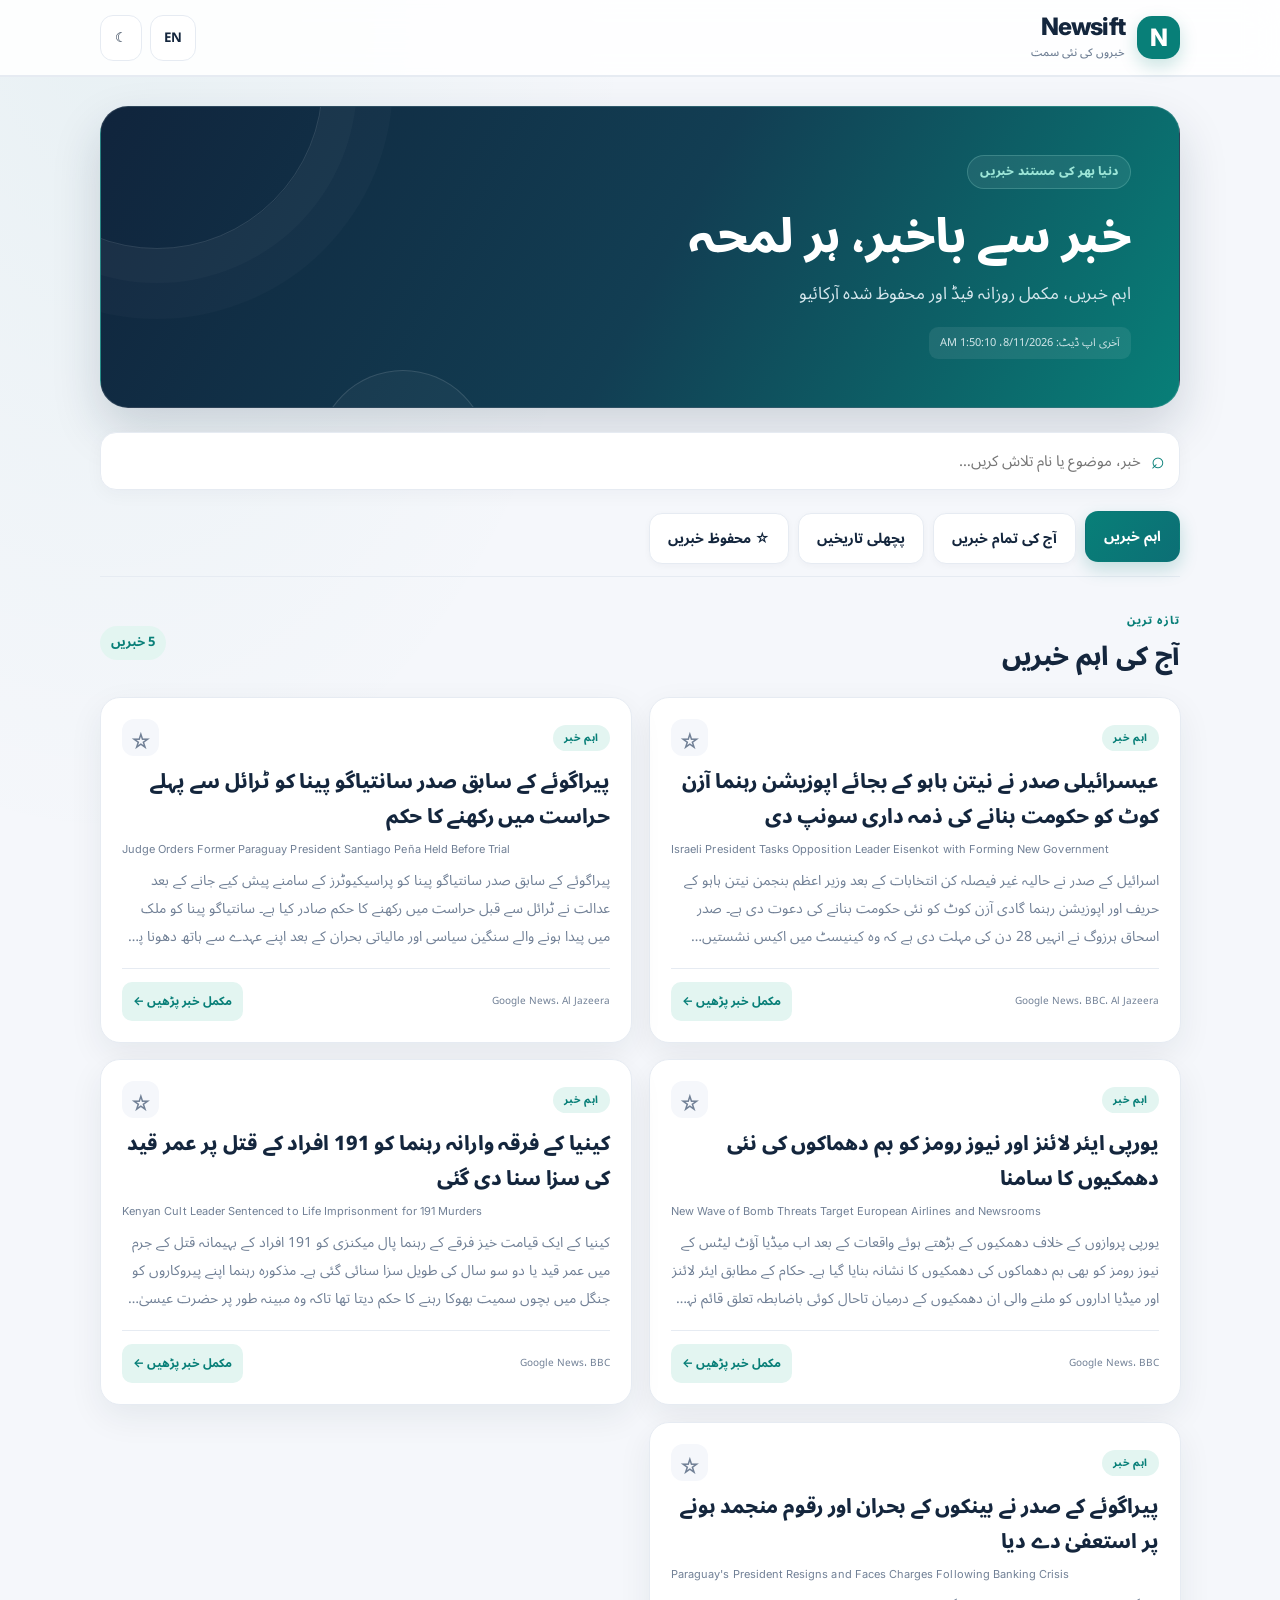
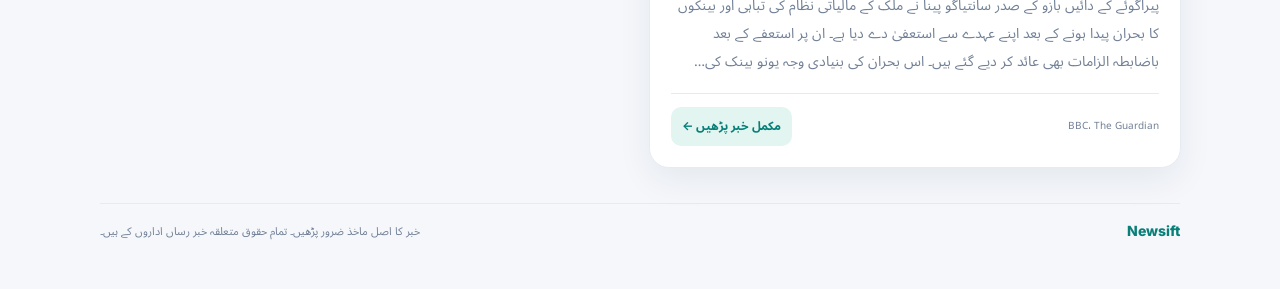
==== docs/index.html @ 5e3b1157 "Bust stylesheet cache for Newsift UI v4" ====
<!doctype html><html lang="ur" dir="rtl"><head><meta charset="utf-8"><meta name="viewport" content="width=device-width,initial-scale=1,viewport-fit=cover"><meta name="theme-color" content="#102a43"><meta name="description" content="Newsift — اردو اور انگریزی میں تازہ خبریں"><title>Newsift — تازہ خبریں</title><link rel="manifest" href="./manifest.json"><link rel="icon" href="./icon.svg" type="image/svg+xml"><link rel="preconnect" href="https://fonts.googleapis.com"><link href="https://fonts.googleapis.com/css2?family=Noto+Sans+Arabic:wght@400;500;600;700;800&family=Inter:wght@400;500;600;700;800&display=swap" rel="stylesheet"><link rel="stylesheet" href="./styles.css?v=4"></head><body><header class="topbar"><a class="brand" href="./"><span class="brand-mark">N</span><span>Newsift<small>خبروں کی نئی سمت</small></span></a><div class="top-actions"><button id="langBtn" class="icon-btn">EN</button><button id="themeBtn" class="icon-btn">☾</button></div></header><main class="wrap"><section class="hero"><div class="eyebrow" id="eyebrow">دنیا بھر کی مستند خبریں</div><h1 id="headline">خبر سے باخبر، ہر لمحہ</h1><p id="subhead">اہم خبریں، مکمل روزانہ فیڈ اور محفوظ شدہ آرکائیو</p><div class="meta" id="updated">خبریں لوڈ ہو رہی ہیں…</div></section><section class="toolbar"><label class="search"><span>⌕</span><input id="search" type="search" placeholder="خبر، موضوع یا نام تلاش کریں…" autocomplete="off"></label></section><nav class="news-tabs" aria-label="News sections"><button data-tab="important" class="tab-btn active">اہم خبریں</button><button data-tab="all" class="tab-btn">آج کی تمام خبریں</button><button data-tab="archive" class="tab-btn">پچھلی تاریخیں</button><button data-tab="saved" class="tab-btn">☆ محفوظ خبریں</button></nav><div id="archiveBar" class="archive-bar" hidden><label for="archiveDate">تاریخ منتخب کریں</label><input id="archiveDate" type="date"></div><section class="section-head"><div><span class="eyebrow" id="sectionEyebrow">تازہ ترین</span><h2 id="sectionTitle">آج کی اہم خبریں</h2></div><span id="count" class="count"></span></section><div id="status" class="status" role="status">خبریں لوڈ ہو رہی ہیں…</div><section id="news" class="news-grid" aria-live="polite"></section><footer><strong>Newsift</strong><span id="footerText">خبر کا اصل ماخذ ضرور پڑھیں۔ تمام حقوق متعلقہ خبر رساں اداروں کے ہیں۔</span></footer></main><dialog id="detail" class="detail-dialog"><div class="dialog-top"><button id="closeDetail" class="icon-btn">✕</button><span>Newsift</span></div><article id="detailBody"></article></dialog><script src="./app.js" defer></script></body></html>
---- docs/styles.css ----
:root{--bg:#f3f6fa;--surface:#fff;--ink:#142536;--muted:#637486;--line:#e2e9f0;--brand:#087e72;--brand2:#dff5ef}*{box-sizing:border-box}body{margin:0;background:var(--bg);color:var(--ink);font-family:"Noto Naskh Arabic",system-ui,sans-serif;line-height:1.85}body.dark{--bg:#0c1722;--surface:#142333;--ink:#edf4fa;--muted:#a5b6c6;--line:#2b3d4e;--brand:#65d6bd;--brand2:#173b39}.topbar{height:70px;padding:0 max(16px,calc((100% - 1080px)/2));display:flex;align-items:center;justify-content:space-between;background:var(--surface);border-bottom:1px solid var(--line)}.brand{display:flex;gap:10px;align-items:center;text-decoration:none;color:var(--ink);font:800 23px Inter}.brand small{display:block;font:500 11px "Noto Naskh Arabic";color:var(--muted)}.brand-mark{display:grid;place-items:center;width:40px;height:40px;border-radius:13px;background:var(--brand);color:white}.top-actions{display:flex;gap:8px}.icon-btn,.filter-btn{border:1px solid var(--line);background:var(--surface);color:var(--ink);border-radius:11px;padding:8px 13px;cursor:pointer}.wrap{max-width:1080px;margin:auto;padding:24px 18px}.hero{padding:32px;border-radius:22px;background:linear-gradient(120deg,#102a43,#0b756e);color:white}.eyebrow{color:var(--brand);font-size:13px;font-weight:800}.hero .eyebrow{color:#9ce5d7}.hero h1{font-size:clamp(27px,5vw,42px);line-height:1.4;margin:8px 0}.hero p{margin:0;color:#d4e5eb}.meta{font-size:12px;color:#b8d0d9;margin-top:12px}.toolbar{display:flex;gap:10px;margin:22px 0}.search{display:flex;align-items:center;gap:10px;flex:1;background:var(--surface);border:1px solid var(--line);border-radius:13px;padding:0 14px}.search input{width:100%;border:0;outline:0;background:transparent;color:var(--ink);padding:12px 0;font:15px "Noto Naskh Arabic"}.filter-btn.active{background:var(--brand2);color:var(--brand)}.section-head{display:flex;justify-content:space-between;align-items:end;margin-bottom:12px}.section-head h2{font-size:23px;margin:0}.count,.status{color:var(--muted);font-size:13px}.news-grid{display:grid;grid-template-columns:repeat(2,minmax(0,1fr));gap:14px}.news-card{background:var(--surface);border:1px solid var(--line);border-radius:17px;padding:18px;animation:rise .3s both}@keyframes rise{from{opacity:0;transform:translateY(7px)}to{opacity:1;transform:none}}.card-top,.card-bottom{display:flex;justify-content:space-between;align-items:center;gap:10px}.tag{font-size:11px;color:var(--brand);background:var(--brand2);border-radius:20px;padding:2px 10px}.save{border:0;background:none;color:var(--muted);font-size:21px;cursor:pointer}.save.on{color:#d99b26}.news-card h3{font-size:19px;line-height:1.6;margin:6px 0}.english{direction:ltr;text-align:left;font:12px/1.6 Inter;color:var(--muted);margin-bottom:8px}.excerpt{font-size:14px;color:var(--muted);margin:0;display:-webkit-box;-webkit-line-clamp:3;-webkit-box-orient:vertical;overflow:hidden}.card-bottom{border-top:1px solid var(--line);margin-top:13px;padding-top:10px}.sources{font-size:11px;color:var(--muted)}.read{border:0;background:none;color:var(--brand);font-weight:700;cursor:pointer;font-family:inherit}.status{text-align:center;padding:25px}.status.error{color:#d36b5d}footer{display:flex;justify-content:space-between;gap:12px;border-top:1px solid var(--line);margin-top:35px;padding:18px 0;color:var(--muted);font-size:12px}footer strong{font:800 14px Inter;color:var(--brand)}.detail-dialog{width:min(740px,calc(100% - 22px));max-height:88vh;border:1px solid var(--line);border-radius:20px;background:var(--surface);color:var(--ink);padding:20px}.detail-dialog::backdrop{background:#071522aa}.dialog-top{display:flex;justify-content:space-between;color:var(--brand)}.detail-dialog h2{font-size:24px;line-height:1.6}.detail-dialog p{font-size:16px;white-space:pre-line}.detail-sources{display:flex;gap:12px;flex-wrap:wrap}.detail-sources a{color:var(--brand)}@media(max-width:650px){.wrap{padding:14px}.hero{padding:23px 19px}.toolbar{flex-wrap:wrap}.search,.filter-btn{flex-basis:100%}.news-grid{grid-template-columns:1fr}.news-card{padding:15px}footer{flex-direction:column}}
.news-tabs{display:flex;gap:8px;flex-wrap:wrap;margin:0 0 22px}.tab-btn{border:1px solid var(--line);background:var(--surface);color:var(--ink);border-radius:12px;padding:10px 16px;font:600 14px "Noto Naskh Arabic";cursor:pointer}.tab-btn.active{background:var(--brand);border-color:var(--brand);color:white}.archive-bar{display:flex;align-items:center;gap:12px;margin:-8px 0 20px;padding:13px 16px;border:1px solid var(--line);background:var(--surface);border-radius:13px}.archive-bar[hidden]{display:none}.archive-bar input{padding:8px 10px;border:1px solid var(--line);border-radius:9px;background:var(--bg);color:var(--ink);font:14px Inter} @media(max-width:650px){.news-tabs{display:grid;grid-template-columns:1fr 1fr}.tab-btn{padding:9px 6px;font-size:13px}.archive-bar{justify-content:space-between;flex-wrap:wrap}}
/* Newsift visual refresh — refined editorial design and gentle motion */
:root{--bg:#f5f7fb;--surface:#fff;--ink:#14263d;--muted:#718096;--line:#e6ebf2;--brand:#087f78;--brand2:#e3f5f1;--shadow:0 12px 34px rgba(20,38,61,.07);--shadow-hover:0 18px 42px rgba(20,38,61,.13)}
body{font-family:"Noto Sans Arabic","Inter",sans-serif;line-height:1.8;letter-spacing:0;scroll-behavior:smooth;background:radial-gradient(ellipse at 8% 0%,rgba(8,127,120,.055),transparent 32%),var(--bg);transition:background .35s ease,color .35s ease}
body.dark{--bg:#0b1420;--surface:#121f2e;--ink:#eef4fb;--muted:#a1b1c3;--line:#26384a;--brand:#65d6bd;--brand2:#173b39;--shadow:0 12px 34px rgba(0,0,0,.18);--shadow-hover:0 18px 42px rgba(0,0,0,.3)}
.topbar{height:76px;position:sticky;top:0;z-index:20;background:color-mix(in srgb,var(--surface) 88%,transparent);backdrop-filter:blur(16px);-webkit-backdrop-filter:blur(16px);box-shadow:0 1px 0 var(--line);transition:background .3s ease}
.brand{gap:12px;font-size:24px;letter-spacing:-.8px}.brand-mark{width:43px;height:43px;border-radius:15px;box-shadow:0 7px 18px rgba(8,127,120,.22);transition:transform .35s cubic-bezier(.2,.8,.2,1)}.brand:hover .brand-mark{transform:rotate(-8deg) scale(1.06)}
.brand small{font-size:11px;letter-spacing:0}
.icon-btn,.filter-btn,.tab-btn{font-family:inherit;font-weight:700;transition:transform .24s cubic-bezier(.2,.8,.2,1),background .24s ease,border-color .24s ease,color .24s ease,box-shadow .24s ease}
.icon-btn{min-width:42px;border-radius:13px}.icon-btn:hover,.filter-btn:hover,.tab-btn:hover{transform:translateY(-3px);box-shadow:0 8px 18px rgba(20,38,61,.10);border-color:var(--brand)}
.icon-btn:active,.filter-btn:active,.tab-btn:active,.read:active,.save:active{transform:translateY(1px) scale(.97)}
.wrap{max-width:1120px;padding:30px 20px}
.hero{position:relative;isolation:isolate;overflow:hidden;padding:clamp(26px,5vw,48px);border:1px solid rgba(255,255,255,.12);border-radius:28px;background:linear-gradient(118deg,#10243c 0%,#123e53 52%,#087f78 100%);box-shadow:0 22px 48px rgba(16,42,67,.17);animation:heroEnter .75s cubic-bezier(.2,.8,.2,1) both}
.hero:before,.hero:after{content:"";position:absolute;z-index:-1;border:1px solid rgba(255,255,255,.12);border-radius:50%;pointer-events:none}
.hero:before{width:330px;height:330px;inset-inline-end:-110px;top:-190px;box-shadow:0 0 0 34px rgba(255,255,255,.025),0 0 0 70px rgba(255,255,255,.018)}
.hero:after{width:170px;height:170px;inset-inline-end:20%;bottom:-135px;background:rgba(255,255,255,.035)}
.hero .eyebrow{display:inline-flex;align-items:center;gap:8px;padding:5px 12px;border:1px solid rgba(156,229,215,.23);border-radius:30px;background:rgba(255,255,255,.07);font-size:12px;letter-spacing:.2px}
.hero h1{max-width:760px;font-size:clamp(29px,5vw,47px);font-weight:800;line-height:1.45;letter-spacing:-.6px;margin:14px 0 8px;text-wrap:balance}
.hero p{font-size:clamp(14px,2vw,17px);color:#d6e7ed;max-width:620px}
.meta{display:inline-flex;margin-top:18px;padding:6px 11px;border-radius:9px;background:rgba(255,255,255,.08);color:#d3e6e9;font-size:11px}
.toolbar{margin:24px 0 18px}.search{min-height:54px;border-radius:16px;box-shadow:0 5px 18px rgba(20,38,61,.035);transition:border-color .25s ease,box-shadow .25s ease,transform .25s ease}.search:focus-within{border-color:var(--brand);box-shadow:0 0 0 4px color-mix(in srgb,var(--brand) 13%,transparent);transform:translateY(-1px)}.search>span{font-size:23px;color:var(--brand)}.search input{font-size:15px}
.news-tabs{position:relative;display:flex;gap:9px;flex-wrap:wrap;margin:0 0 28px;padding:5px 0 12px;border-bottom:1px solid var(--line)}
.tab-btn{position:relative;overflow:hidden;border-radius:13px;padding:10px 18px;font-size:14px;font-weight:700;background:var(--surface);box-shadow:0 2px 7px rgba(20,38,61,.035)}
.tab-btn:before{content:"";position:absolute;inset:0;background:linear-gradient(110deg,transparent,rgba(255,255,255,.22),transparent);transform:translateX(-120%);transition:transform .55s ease}.tab-btn:hover:before{transform:translateX(120%)}
.tab-btn.active{background:linear-gradient(125deg,#087f78,#0c6f75);border-color:transparent;color:white;box-shadow:0 7px 18px rgba(8,127,120,.22);transform:translateY(-2px)}
.archive-bar{border-radius:15px;box-shadow:var(--shadow);animation:dropIn .35s ease both}.archive-bar input{font-family:Inter,sans-serif}
.section-head{align-items:center;margin:8px 0 16px}.section-head .eyebrow{font-size:11px;letter-spacing:1px;text-transform:uppercase}.section-head h2{font-size:clamp(21px,3vw,26px);font-weight:800;letter-spacing:-.3px}.count{padding:5px 11px;border-radius:30px;background:var(--brand2);color:var(--brand);font-weight:700}
.news-grid{gap:17px}.news-card{position:relative;overflow:hidden;border-radius:20px;padding:21px;border:1px solid var(--line);box-shadow:var(--shadow);transition:transform .32s cubic-bezier(.2,.8,.2,1),box-shadow .32s ease,border-color .32s ease;animation:cardEnter .48s cubic-bezier(.2,.8,.2,1) both}
.news-card:before{content:"";position:absolute;inset-block:0;inset-inline-start:0;width:3px;background:linear-gradient(180deg,var(--brand),transparent);opacity:0;transition:opacity .25s ease}
.news-card:hover{transform:translateY(-6px);box-shadow:var(--shadow-hover);border-color:color-mix(in srgb,var(--brand) 35%,var(--line))}
.news-card:hover:before{opacity:1}
.news-card:nth-child(2){animation-delay:.045s}.news-card:nth-child(3){animation-delay:.09s}.news-card:nth-child(4){animation-delay:.135s}.news-card:nth-child(5){animation-delay:.18s}.news-card:nth-child(6){animation-delay:.225s}
.tag{font-size:10px;font-weight:800;letter-spacing:.35px;padding:4px 11px}
.save{width:37px;height:37px;border-radius:12px;background:var(--bg);transition:transform .25s ease,background .25s ease,color .25s ease}.save:hover{transform:translateY(-3px) scale(1.08);background:var(--brand2);color:var(--brand)}.save.on{background:#fff5df;color:#c58a17}
.news-card h3{font-size:clamp(17px,2vw,20px);font-weight:800;line-height:1.75;letter-spacing:-.2px;margin:9px 0 6px}
.english{font-family:Inter,"Noto Sans Arabic",sans-serif;font-size:11px;letter-spacing:.05px}
.excerpt{font-size:14px;line-height:2;color:var(--muted)}
.card-bottom{margin-top:17px;padding-top:13px}.sources{font-size:10px;line-height:1.6}
.read{padding:7px 11px;border-radius:10px;background:var(--brand2);font-size:12px;transition:transform .22s ease,background .22s ease,color .22s ease}.read:hover{transform:translateX(-3px);background:var(--brand);color:#fff}
.status{padding:38px 18px;border:1px dashed var(--line);border-radius:17px;background:var(--surface)}
.detail-dialog{border-radius:24px;box-shadow:0 28px 80px rgba(0,0,0,.25);animation:dialogIn .3s cubic-bezier(.2,.8,.2,1) both}.detail-dialog[open]{animation:dialogIn .3s cubic-bezier(.2,.8,.2,1) both}.detail-dialog h2{font-weight:800;line-height:1.8}.detail-dialog p{line-height:2.1;color:var(--ink)}.detail-sources a{display:inline-flex;padding:8px 12px;border-radius:10px;background:var(--brand2);text-decoration:none;font-weight:700;font-size:13px;transition:transform .2s ease}.detail-sources a:hover{transform:translateY(-3px)}
footer{font-size:11px;line-height:1.8}
button:focus-visible,a:focus-visible,input:focus-visible{outline:3px solid color-mix(in srgb,var(--brand) 55%,transparent);outline-offset:3px}
@keyframes heroEnter{from{opacity:0;transform:translateY(16px)}to{opacity:1;transform:translateY(0)}}
@keyframes cardEnter{from{opacity:0;transform:translateY(15px) scale(.99)}to{opacity:1;transform:translateY(0) scale(1)}}
@keyframes dropIn{from{opacity:0;transform:translateY(-9px)}to{opacity:1;transform:translateY(0)}}
@keyframes dialogIn{from{opacity:0;transform:translateY(16px) scale(.985)}to{opacity:1;transform:translateY(0) scale(1)}}
@media(max-width:650px){.topbar{height:66px;padding-inline:14px}.wrap{padding:18px 14px}.hero{border-radius:22px;padding:25px 19px}.news-tabs{display:grid;grid-template-columns:1fr 1fr;gap:8px;margin-bottom:22px}.tab-btn{padding:11px 7px;font-size:12px}.news-card{padding:17px;border-radius:17px}.section-head h2{font-size:21px}.card-bottom{align-items:flex-start}.read{white-space:nowrap}.detail-dialog{padding:17px}}
@media(hover:none){.news-card:hover,.tab-btn:hover,.icon-btn:hover,.filter-btn:hover{transform:none;box-shadow:var(--shadow)}}
@media(prefers-reduced-motion:reduce){html:focus-within{scroll-behavior:auto}*,*::before,*::after{animation-duration:.01ms!important;animation-iteration-count:1!important;transition-duration:.01ms!important;scroll-behavior:auto!important}}


/* Newsift UI v4: enforce loaded typefaces and visible, consistent motion */
:root{font-synthesis:none;text-rendering:optimizeLegibility}
html{scroll-behavior:smooth}
body,button,input,select,textarea{font-family:"Noto Sans Arabic","Inter",system-ui,sans-serif}
body{font-weight:400}
.brand small,.tab-btn,.search input,.archive-bar label,.section-head,.tag,.sources,.read,.status,footer{font-family:"Noto Sans Arabic","Inter",system-ui,sans-serif}
button,.tab-btn,.icon-btn,.save,.read,.search,.archive-bar,.news-card,.detail-dialog{will-change:transform}
.topbar{transition:background .3s ease,box-shadow .3s ease}
.toolbar,.news-tabs,.section-head{animation:uiSlideDown .55s cubic-bezier(.2,.8,.2,1) both}
.toolbar{animation-delay:.06s}
.news-tabs{animation-delay:.12s}
.section-head{animation-delay:.16s}
.news-grid{animation:uiSlideUp .42s cubic-bezier(.2,.8,.2,1) both}
.news-card{animation:uiSlideUp .5s cubic-bezier(.2,.8,.2,1) both}
.news-card:nth-child(1){animation-delay:.02s}
.news-card:nth-child(2){animation-delay:.07s}
.news-card:nth-child(3){animation-delay:.12s}
.news-card:nth-child(4){animation-delay:.17s}
.news-card:nth-child(5){animation-delay:.22s}
.news-card:nth-child(6){animation-delay:.27s}
.tab-btn{transition:transform .28s ease,background .28s ease,color .28s ease,box-shadow .28s ease,border-color .28s ease}
.tab-btn.active{animation:tabPop .28s ease both}
.archive-bar:not([hidden]){animation:uiSlideDown .32s ease both}
.save{transition:transform .25s ease,color .25s ease,background .25s ease}
.save:active{transform:scale(.88)}
.detail-dialog[open]{animation:dialogRise .32s cubic-bezier(.2,.8,.2,1) both}
@keyframes uiSlideUp{from{opacity:0;transform:translate3d(0,22px,0)}to{opacity:1;transform:translate3d(0,0,0)}}
@keyframes uiSlideDown{from{opacity:0;transform:translate3d(0,-14px,0)}to{opacity:1;transform:translate3d(0,0,0)}}
@keyframes tabPop{from{transform:translateY(3px) scale(.97)}to{transform:translateY(-2px) scale(1)}}
@keyframes dialogRise{from{opacity:0;transform:translateY(24px) scale(.98)}to{opacity:1;transform:translateY(0) scale(1)}}
@media(prefers-reduced-motion:reduce){html{scroll-behavior:auto}*,*::before,*::after{animation:none!important;transition:none!important;scroll-behavior:auto!important;will-change:auto!important}}
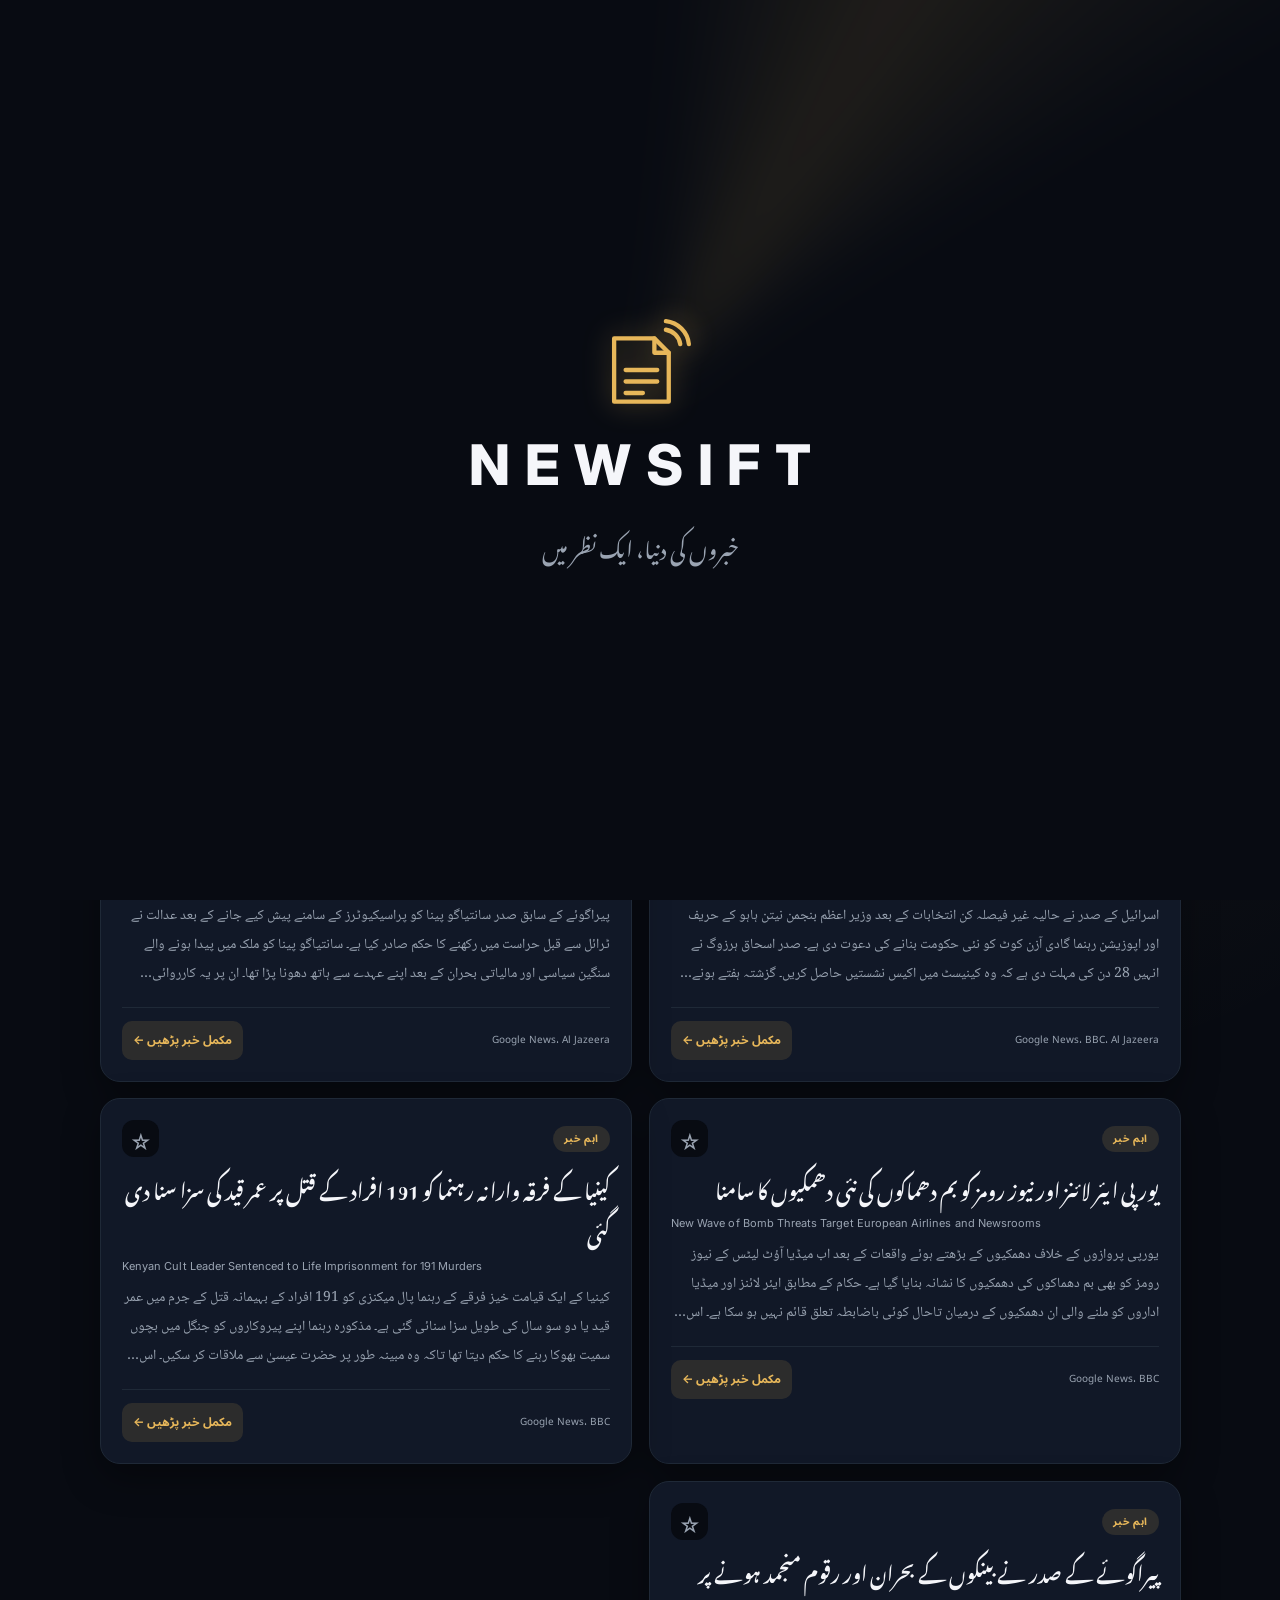
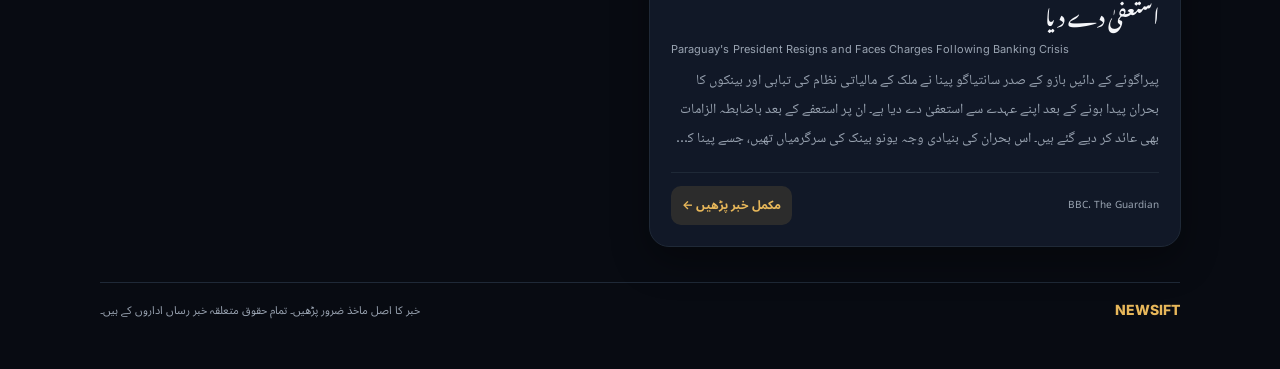
==== commit 7e8c6c4f: "Add files via upload" ====
--- a/docs/index.html
+++ b/docs/index.html
@@ -1 +1 @@
-<!doctype html><html lang="ur" dir="rtl"><head><meta charset="utf-8"><meta name="viewport" content="width=device-width,initial-scale=1,viewport-fit=cover"><meta name="theme-color" content="#102a43"><meta name="description" content="Newsift — اردو اور انگریزی میں تازہ خبریں"><title>Newsift — تازہ خبریں</title><link rel="manifest" href="./manifest.json"><link rel="icon" href="./icon.svg" type="image/svg+xml"><link rel="preconnect" href="https://fonts.googleapis.com"><link href="https://fonts.googleapis.com/css2?family=Noto+Sans+Arabic:wght@400;500;600;700;800&family=Inter:wght@400;500;600;700;800&display=swap" rel="stylesheet"><link rel="stylesheet" href="./styles.css?v=4"></head><body><header class="topbar"><a class="brand" href="./"><span class="brand-mark">N</span><span>Newsift<small>خبروں کی نئی سمت</small></span></a><div class="top-actions"><button id="langBtn" class="icon-btn">EN</button><button id="themeBtn" class="icon-btn">☾</button></div></header><main class="wrap"><section class="hero"><div class="eyebrow" id="eyebrow">دنیا بھر کی مستند خبریں</div><h1 id="headline">خبر سے باخبر، ہر لمحہ</h1><p id="subhead">اہم خبریں، مکمل روزانہ فیڈ اور محفوظ شدہ آرکائیو</p><div class="meta" id="updated">خبریں لوڈ ہو رہی ہیں…</div></section><section class="toolbar"><label class="search"><span>⌕</span><input id="search" type="search" placeholder="خبر، موضوع یا نام تلاش کریں…" autocomplete="off"></label></section><nav class="news-tabs" aria-label="News sections"><button data-tab="important" class="tab-btn active">اہم خبریں</button><button data-tab="all" class="tab-btn">آج کی تمام خبریں</button><button data-tab="archive" class="tab-btn">پچھلی تاریخیں</button><button data-tab="saved" class="tab-btn">☆ محفوظ خبریں</button></nav><div id="archiveBar" class="archive-bar" hidden><label for="archiveDate">تاریخ منتخب کریں</label><input id="archiveDate" type="date"></div><section class="section-head"><div><span class="eyebrow" id="sectionEyebrow">تازہ ترین</span><h2 id="sectionTitle">آج کی اہم خبریں</h2></div><span id="count" class="count"></span></section><div id="status" class="status" role="status">خبریں لوڈ ہو رہی ہیں…</div><section id="news" class="news-grid" aria-live="polite"></section><footer><strong>Newsift</strong><span id="footerText">خبر کا اصل ماخذ ضرور پڑھیں۔ تمام حقوق متعلقہ خبر رساں اداروں کے ہیں۔</span></footer></main><dialog id="detail" class="detail-dialog"><div class="dialog-top"><button id="closeDetail" class="icon-btn">✕</button><span>Newsift</span></div><article id="detailBody"></article></dialog><script src="./app.js" defer></script></body></html>+<!doctype html><html lang="ur" dir="rtl" data-font="nastaliq" data-size="m"><head><meta charset="utf-8"><meta name="viewport" content="width=device-width,initial-scale=1,viewport-fit=cover"><meta name="theme-color" content="#080B12"><meta name="description" content="Newsift — اردو اور انگریزی میں تازہ خبریں"><title>Newsift — تازہ خبریں</title><link rel="manifest" href="./manifest.json"><link rel="icon" href="./icon.svg" type="image/svg+xml"><link rel="preconnect" href="https://fonts.googleapis.com"><link rel="preconnect" href="https://fonts.gstatic.com" crossorigin><link href="https://fonts.googleapis.com/css2?family=Noto+Nastaliq+Urdu:wght@400;500;600;700&family=Noto+Naskh+Arabic:wght@400;500;600;700&family=Noto+Sans+Arabic:wght@400;500;600;700;800&family=Inter:wght@400;500;600;700;800&display=swap" rel="stylesheet"><link rel="stylesheet" href="./styles.css?v=4"><link rel="stylesheet" href="./premium.css?v=5"></head><body><header class="topbar"><a class="brand" href="./"><span class="brand-mark"><svg viewBox="0 0 64 64" aria-hidden="true"><path d="M14 10h28l10 10v34H14z"/><path d="M22 32h22M22 40h22M22 48h12"/><path d="M50 6a10 10 0 0 1 8 8"/></svg></span><span>NEWSIFT<small>خبروں کی دنیا، ایک نظر میں</small></span></a><div class="top-actions"><button id="setBtn" class="icon-btn" aria-label="ترتیبات / Settings">⚙</button><button id="langBtn" class="icon-btn">EN</button><button id="themeBtn" class="icon-btn" aria-label="Theme">☾</button></div></header><main class="wrap"><section class="hero"><div class="eyebrow" id="eyebrow">دنیا بھر کی مستند خبریں</div><h1 id="headline">خبر سے باخبر، ہر لمحہ</h1><p id="subhead">اہم خبریں، مکمل روزانہ فیڈ اور محفوظ شدہ آرکائیو</p><div class="meta" id="updated">خبریں لوڈ ہو رہی ہیں…</div></section><section class="toolbar"><label class="search"><span>⌕</span><input id="search" type="search" placeholder="خبر، موضوع یا نام تلاش کریں…" autocomplete="off"></label></section><nav class="news-tabs" aria-label="News sections"><button data-tab="important" class="tab-btn active">اہم خبریں</button><button data-tab="all" class="tab-btn">آج کی تمام خبریں</button><button data-tab="archive" class="tab-btn">پچھلی تاریخیں</button><button data-tab="saved" class="tab-btn">☆ محفوظ خبریں</button></nav><div id="archiveBar" class="archive-bar" hidden><label for="archiveDate">تاریخ منتخب کریں</label><input id="archiveDate" type="date"></div><section class="section-head"><div><span class="eyebrow" id="sectionEyebrow">تازہ ترین</span><h2 id="sectionTitle">آج کی اہم خبریں</h2></div><span id="count" class="count"></span></section><div id="status" class="status" role="status">خبریں لوڈ ہو رہی ہیں…</div><section id="news" class="news-grid" aria-live="polite"></section><footer><strong>NEWSIFT</strong><span id="footerText">خبر کا اصل ماخذ ضرور پڑھیں۔ تمام حقوق متعلقہ خبر رساں اداروں کے ہیں۔</span></footer></main><dialog id="detail" class="detail-dialog"><div class="dialog-top"><button id="closeDetail" class="icon-btn">✕</button><span>NEWSIFT</span></div><article id="detailBody"></article></dialog><dialog id="settings" class="detail-dialog"><div class="dialog-top"><button id="closeSet" class="icon-btn" aria-label="Close">✕</button><span>ترتیبات · Settings</span></div><div class="set-body"><label>اردو فونٹ · Urdu font<select id="setFont"><option value="nastaliq">نستعلیق · Nastaliq</option><option value="naskh">نسخ · Naskh</option></select></label><label>ٹیکسٹ سائز · Text size<select id="setSize"><option value="s">چھوٹا · Small</option><option value="m">درمیانہ · Medium</option><option value="l">بڑا · Large</option></select></label><label>لانچ اینیمیشن · Launch intro<select id="setIntro"><option value="full">مکمل · Full</option><option value="short">مختصر · Short</option><option value="off">بند · Off</option></select></label><button id="replayIntro" class="tab-btn">اینیمیشن دوبارہ دیکھیں · Replay intro</button></div></dialog><script src="./app.js" defer></script><script src="./premium.js?v=5" defer></script></body></html>
--- a/docs/premium.css
+++ b/docs/premium.css
@@ -0,0 +1,47 @@
+/* Newsift premium layer (phase 1): palette, Urdu typography, cinematic intro, settings */
+:root{--bg:#f6f4ee;--surface:#fff;--ink:#14181f;--muted:#5d6675;--line:#e6e1d4;--brand:#8a5d0c;--brand2:#fbf0d8;--on-brand:#fff;--accent:#2f5fd0;--ts:1;--ur-head:"Noto Nastaliq Urdu","Noto Naskh Arabic","Noto Sans Arabic",serif;--ur-body:"Noto Naskh Arabic","Noto Sans Arabic",system-ui,sans-serif}
+body.dark{--bg:#080B12;--surface:#111827;--ink:#F5F6FA;--muted:#9AA4B2;--line:#1f2937;--brand:#E7B75A;--brand2:rgba(231,183,90,.13);--on-brand:#080B12;--accent:#5B8DEF;--shadow:0 14px 36px rgba(0,0,0,.35);--shadow-hover:0 20px 46px rgba(0,0,0,.5)}
+html[data-font=naskh]{--ur-head:"Noto Naskh Arabic","Noto Sans Arabic",serif}
+html[data-size=s]{--ts:.92}html[data-size=l]{--ts:1.15}
+body{font-family:var(--ur-body);background:radial-gradient(ellipse at 85% -5%,color-mix(in srgb,var(--brand) 9%,transparent),transparent 40%),var(--bg)}
+body.dark .topbar{background:color-mix(in srgb,#080B12 86%,transparent)}
+.hero h1,.news-card h3,.detail-dialog h2,.section-head h2{font-family:var(--ur-head);font-weight:600;letter-spacing:0}
+.hero h1{line-height:1.95;font-size:calc(clamp(27px,5vw,42px)*var(--ts))}
+.news-card h3{line-height:2.15;font-size:calc(clamp(17px,2vw,20px)*var(--ts))}
+.detail-dialog h2{line-height:2.2;font-size:calc(24px*var(--ts))}
+.section-head h2{line-height:2}
+.excerpt{font-size:calc(14px*var(--ts));line-height:2.1}.detail-dialog p{font-size:calc(16px*var(--ts));line-height:2.2}
+html[lang=en] .hero h1,html[lang=en] .news-card h3,html[lang=en] .detail-dialog h2,html[lang=en] .section-head h2{font-family:Inter,system-ui,sans-serif;font-weight:800;line-height:1.4}
+html[lang=en] .news-card h3{line-height:1.5}
+.brand-mark{background:linear-gradient(135deg,#F3CE85,#E7B75A 55%,#b98524);color:#080B12;box-shadow:0 8px 20px rgba(231,183,90,.28)}
+.brand-mark svg{width:26px;height:26px;fill:none;stroke:currentColor;stroke-width:4.5;stroke-linecap:round;stroke-linejoin:round;overflow:visible}
+.brand{font-weight:800;letter-spacing:.06em}
+.brand small{font-family:"Noto Nastaliq Urdu",var(--ur-body);letter-spacing:0;line-height:1.9;font-size:11px}
+.hero{background:linear-gradient(120deg,#080B12 0%,#0f1a30 55%,#16294d 100%);border-color:rgba(231,183,90,.22)}
+.hero:before{border-color:rgba(231,183,90,.2);box-shadow:0 0 0 34px rgba(231,183,90,.03),0 0 0 70px rgba(91,141,239,.025)}
+.hero .eyebrow{color:#E7B75A;border-color:rgba(231,183,90,.3)}
+.hero p{color:#c3cbd8}.meta{color:#aab4c4}
+.tab-btn.active{background:linear-gradient(125deg,#F0C77A,#E7B75A 60%,#c99227);color:#080B12;box-shadow:0 8px 20px rgba(231,183,90,.25)}
+body:not(.dark) .tab-btn.active{background:var(--brand);color:#fff}
+.tag,.count,.read,.save:hover{color:var(--brand)}
+.read:hover{background:var(--brand);color:var(--on-brand)}
+.save.on{background:var(--brand2);color:var(--brand)}
+.detail-sources a{color:var(--brand)}
+.detail-dialog::backdrop{background:rgba(3,5,9,.7);backdrop-filter:blur(4px)}
+.set-body{display:grid;gap:14px;margin-top:14px}.set-body label{display:grid;gap:6px;font-weight:600;font-size:14px}
+.set-body select{padding:11px 12px;border:1px solid var(--line);border-radius:11px;background:var(--bg);color:var(--ink);font:15px var(--ur-body)}
+/* cinematic intro */
+#intro{position:fixed;inset:0;z-index:100;display:grid;place-content:center;justify-items:center;gap:16px;background:#080B12;color:#F5F6FA;overflow:hidden;--k:1;transition:opacity .55s ease,transform .55s ease}
+#intro.out{opacity:0;transform:scale(1.07);pointer-events:none}
+#intro .beam{position:absolute;inset:-25%;background:conic-gradient(from 200deg at 50% 45%,transparent 0 42%,rgba(231,183,90,.2) 50%,transparent 58%);filter:blur(22px);animation:beam calc(2.5s*var(--k)) ease-out both}
+#intro .sym{position:relative;width:92px;height:92px;fill:none;stroke:#E7B75A;stroke-width:3;stroke-linecap:round;stroke-linejoin:round;overflow:visible;filter:drop-shadow(0 0 14px rgba(231,183,90,.45))}
+#intro .sym path{stroke-dasharray:1;stroke-dashoffset:1;animation:draw calc(1s*var(--k)) ease forwards}
+#intro .sym path:nth-child(2){animation-delay:calc(.15s*var(--k))}#intro .sym path:nth-child(3){animation-delay:calc(.3s*var(--k))}#intro .sym path:nth-child(4){animation-delay:calc(.5s*var(--k))}
+#intro .word{position:relative;font:800 clamp(34px,11vw,56px)/1.2 Inter,system-ui,sans-serif;letter-spacing:.26em;margin-inline-start:.26em;direction:ltr;background:linear-gradient(100deg,#F5F6FA 0 42%,#E7B75A 50%,#F5F6FA 58% 100%) 120% 0/250% 100%;-webkit-background-clip:text;background-clip:text;color:transparent;opacity:0;animation:wordIn calc(.8s*var(--k)) ease calc(.6s*var(--k)) forwards,sweep calc(1.1s*var(--k)) ease calc(1.25s*var(--k)) forwards}
+#intro .slogan{position:relative;font:400 clamp(16px,4.6vw,22px)/2.4 "Noto Nastaliq Urdu","Noto Naskh Arabic",serif;color:#9AA4B2;padding:4px 12px;opacity:0;animation:fadeUp calc(.7s*var(--k)) ease calc(1.5s*var(--k)) forwards}
+@keyframes beam{from{opacity:0;transform:rotate(-28deg)}40%{opacity:1}to{opacity:.5;transform:rotate(12deg)}}
+@keyframes draw{to{stroke-dashoffset:0}}
+@keyframes wordIn{from{opacity:0;transform:translateY(12px);letter-spacing:.5em}to{opacity:1;transform:none;letter-spacing:.26em}}
+@keyframes sweep{from{background-position:120% 0}to{background-position:-20% 0}}
+@keyframes fadeUp{from{opacity:0;transform:translateY(8px)}to{opacity:1;transform:none}}
+@media(prefers-reduced-motion:reduce){#intro{display:none!important}}
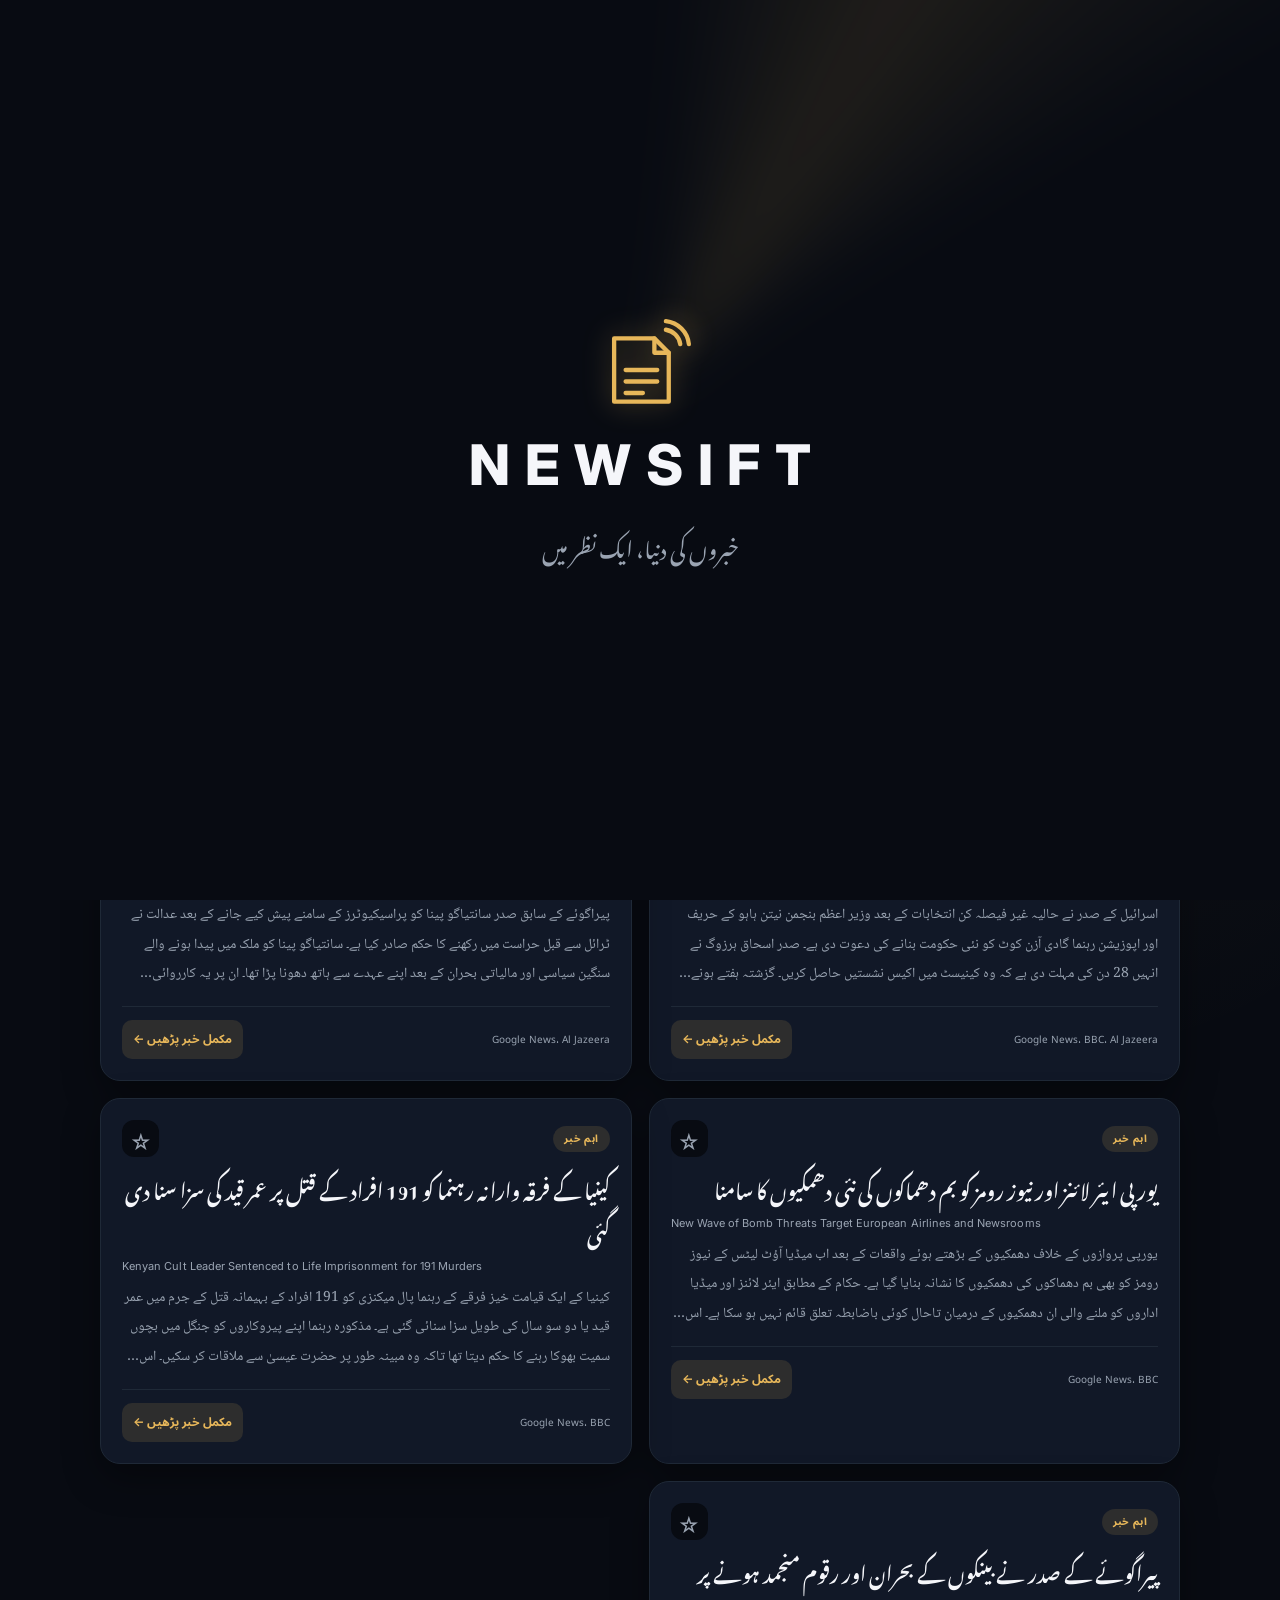
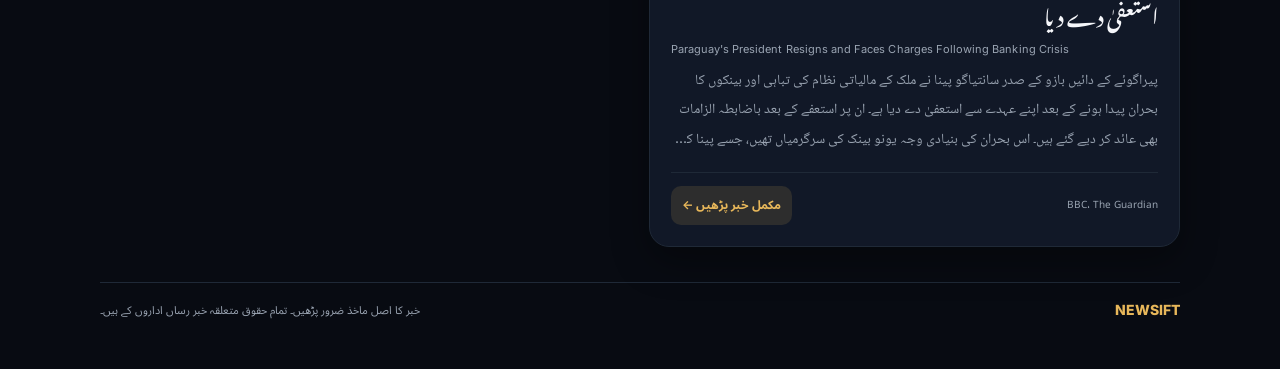
==== commit 0097f3be: "Rename index (1).html to index.html" ====
--- a/docs/index.html
+++ b/docs/index.html
@@ -1 +1 @@
-<!doctype html><html lang="ur" dir="rtl" data-font="nastaliq" data-size="m"><head><meta charset="utf-8"><meta name="viewport" content="width=device-width,initial-scale=1,viewport-fit=cover"><meta name="theme-color" content="#080B12"><meta name="description" content="Newsift — اردو اور انگریزی میں تازہ خبریں"><title>Newsift — تازہ خبریں</title><link rel="manifest" href="./manifest.json"><link rel="icon" href="./icon.svg" type="image/svg+xml"><link rel="preconnect" href="https://fonts.googleapis.com"><link rel="preconnect" href="https://fonts.gstatic.com" crossorigin><link href="https://fonts.googleapis.com/css2?family=Noto+Nastaliq+Urdu:wght@400;500;600;700&family=Noto+Naskh+Arabic:wght@400;500;600;700&family=Noto+Sans+Arabic:wght@400;500;600;700;800&family=Inter:wght@400;500;600;700;800&display=swap" rel="stylesheet"><link rel="stylesheet" href="./styles.css?v=4"><link rel="stylesheet" href="./premium.css?v=5"></head><body><header class="topbar"><a class="brand" href="./"><span class="brand-mark"><svg viewBox="0 0 64 64" aria-hidden="true"><path d="M14 10h28l10 10v34H14z"/><path d="M22 32h22M22 40h22M22 48h12"/><path d="M50 6a10 10 0 0 1 8 8"/></svg></span><span>NEWSIFT<small>خبروں کی دنیا، ایک نظر میں</small></span></a><div class="top-actions"><button id="setBtn" class="icon-btn" aria-label="ترتیبات / Settings">⚙</button><button id="langBtn" class="icon-btn">EN</button><button id="themeBtn" class="icon-btn" aria-label="Theme">☾</button></div></header><main class="wrap"><section class="hero"><div class="eyebrow" id="eyebrow">دنیا بھر کی مستند خبریں</div><h1 id="headline">خبر سے باخبر، ہر لمحہ</h1><p id="subhead">اہم خبریں، مکمل روزانہ فیڈ اور محفوظ شدہ آرکائیو</p><div class="meta" id="updated">خبریں لوڈ ہو رہی ہیں…</div></section><section class="toolbar"><label class="search"><span>⌕</span><input id="search" type="search" placeholder="خبر، موضوع یا نام تلاش کریں…" autocomplete="off"></label></section><nav class="news-tabs" aria-label="News sections"><button data-tab="important" class="tab-btn active">اہم خبریں</button><button data-tab="all" class="tab-btn">آج کی تمام خبریں</button><button data-tab="archive" class="tab-btn">پچھلی تاریخیں</button><button data-tab="saved" class="tab-btn">☆ محفوظ خبریں</button></nav><div id="archiveBar" class="archive-bar" hidden><label for="archiveDate">تاریخ منتخب کریں</label><input id="archiveDate" type="date"></div><section class="section-head"><div><span class="eyebrow" id="sectionEyebrow">تازہ ترین</span><h2 id="sectionTitle">آج کی اہم خبریں</h2></div><span id="count" class="count"></span></section><div id="status" class="status" role="status">خبریں لوڈ ہو رہی ہیں…</div><section id="news" class="news-grid" aria-live="polite"></section><footer><strong>NEWSIFT</strong><span id="footerText">خبر کا اصل ماخذ ضرور پڑھیں۔ تمام حقوق متعلقہ خبر رساں اداروں کے ہیں۔</span></footer></main><dialog id="detail" class="detail-dialog"><div class="dialog-top"><button id="closeDetail" class="icon-btn">✕</button><span>NEWSIFT</span></div><article id="detailBody"></article></dialog><dialog id="settings" class="detail-dialog"><div class="dialog-top"><button id="closeSet" class="icon-btn" aria-label="Close">✕</button><span>ترتیبات · Settings</span></div><div class="set-body"><label>اردو فونٹ · Urdu font<select id="setFont"><option value="nastaliq">نستعلیق · Nastaliq</option><option value="naskh">نسخ · Naskh</option></select></label><label>ٹیکسٹ سائز · Text size<select id="setSize"><option value="s">چھوٹا · Small</option><option value="m">درمیانہ · Medium</option><option value="l">بڑا · Large</option></select></label><label>لانچ اینیمیشن · Launch intro<select id="setIntro"><option value="full">مکمل · Full</option><option value="short">مختصر · Short</option><option value="off">بند · Off</option></select></label><button id="replayIntro" class="tab-btn">اینیمیشن دوبارہ دیکھیں · Replay intro</button></div></dialog><script src="./app.js" defer></script><script src="./premium.js?v=5" defer></script></body></html>
+<!doctype html><html lang="ur" dir="rtl" data-font="nastaliq" data-size="m"><head><meta charset="utf-8"><meta name="viewport" content="width=device-width,initial-scale=1,viewport-fit=cover"><meta name="theme-color" content="#080B12"><meta name="description" content="Newsift — اردو اور انگریزی میں تازہ خبریں"><title>Newsift — تازہ خبریں</title><link rel="manifest" href="./manifest.json"><link rel="icon" href="./icon.svg" type="image/svg+xml"><link rel="preconnect" href="https://fonts.googleapis.com"><link rel="preconnect" href="https://fonts.gstatic.com" crossorigin><link href="https://fonts.googleapis.com/css2?family=Noto+Nastaliq+Urdu:wght@400;500;600;700&family=Noto+Naskh+Arabic:wght@400;500;600;700&family=Noto+Sans+Arabic:wght@400;500;600;700;800&family=Inter:wght@400;500;600;700;800&display=swap" rel="stylesheet"><link rel="stylesheet" href="./styles.css?v=4"><link rel="stylesheet" href="./premium.css?v=5"></head><body><header class="topbar"><a class="brand" href="./"><span class="brand-mark"><svg viewBox="0 0 64 64" aria-hidden="true"><path d="M14 10h28l10 10v34H14z"/><path d="M22 32h22M22 40h22M22 48h12"/><path d="M50 6a10 10 0 0 1 8 8"/></svg></span><span>NEWSIFT<small>خبروں کی دنیا، ایک نظر میں</small></span></a><div class="top-actions"><button id="setBtn" class="icon-btn" aria-label="ترتیبات / Settings">⚙</button><button id="langBtn" class="icon-btn">EN</button><button id="themeBtn" class="icon-btn" aria-label="Theme">☾</button></div></header><main class="wrap"><section class="hero"><div class="eyebrow" id="eyebrow">دنیا بھر کی مستند خبریں</div><h1 id="headline">خبر سے باخبر، ہر لمحہ</h1><p id="subhead">اہم خبریں، مکمل روزانہ فیڈ اور محفوظ شدہ آرکائیو</p><div class="meta" id="updated">خبریں لوڈ ہو رہی ہیں…</div></section><section class="toolbar"><label class="search"><span>⌕</span><input id="search" type="search" placeholder="خبر، موضوع یا نام تلاش کریں…" autocomplete="off"></label></section><nav class="news-tabs" aria-label="News sections"><button data-tab="important" class="tab-btn active">اہم خبریں</button><button data-tab="all" class="tab-btn">آج کی تمام خبریں</button><button data-tab="archive" class="tab-btn">پچھلی تاریخیں</button><button data-tab="saved" class="tab-btn">☆ محفوظ خبریں</button></nav><div id="archiveBar" class="archive-bar" hidden><label for="archiveDate">تاریخ منتخب کریں</label><input id="archiveDate" type="date"></div><section class="section-head"><div><span class="eyebrow" id="sectionEyebrow">تازہ ترین</span><h2 id="sectionTitle">آج کی اہم خبریں</h2></div><span id="count" class="count"></span></section><div id="status" class="status" role="status">خبریں لوڈ ہو رہی ہیں…</div><section id="news" class="news-grid" aria-live="polite"></section><footer><strong>NEWSIFT</strong><span id="footerText">خبر کا اصل ماخذ ضرور پڑھیں۔ تمام حقوق متعلقہ خبر رساں اداروں کے ہیں۔</span></footer></main><dialog id="detail" class="detail-dialog"><div class="dialog-top"><button id="closeDetail" class="icon-btn">✕</button><span>NEWSIFT</span></div><article id="detailBody"></article></dialog><dialog id="settings" class="detail-dialog"><div class="dialog-top"><button id="closeSet" class="icon-btn" aria-label="Close">✕</button><span>ترتیبات · Settings</span></div><div class="set-body"><label>اردو فونٹ · Urdu font<select id="setFont"><option value="nastaliq">نستعلیق · Nastaliq</option><option value="naskh">نسخ · Naskh</option></select></label><label>ٹیکسٹ سائز · Text size<select id="setSize"><option value="s">چھوٹا · Small</option><option value="m">درمیانہ · Medium</option><option value="l">بڑا · Large</option></select></label><label>لانچ اینیمیشن · Launch intro<select id="setIntro"><option value="full">مکمل · Full</option><option value="short">مختصر · Short</option><option value="off">بند · Off</option></select></label><button id="replayIntro" class="tab-btn">اینیمیشن دوبارہ دیکھیں · Replay intro</button></div></dialog><script src="./app.js" defer></script><script src="./premium.js?v=5" defer></script><script src="./ai-config.js?v=6"></script><script src="./extras.js?v=6" defer></script></body></html>
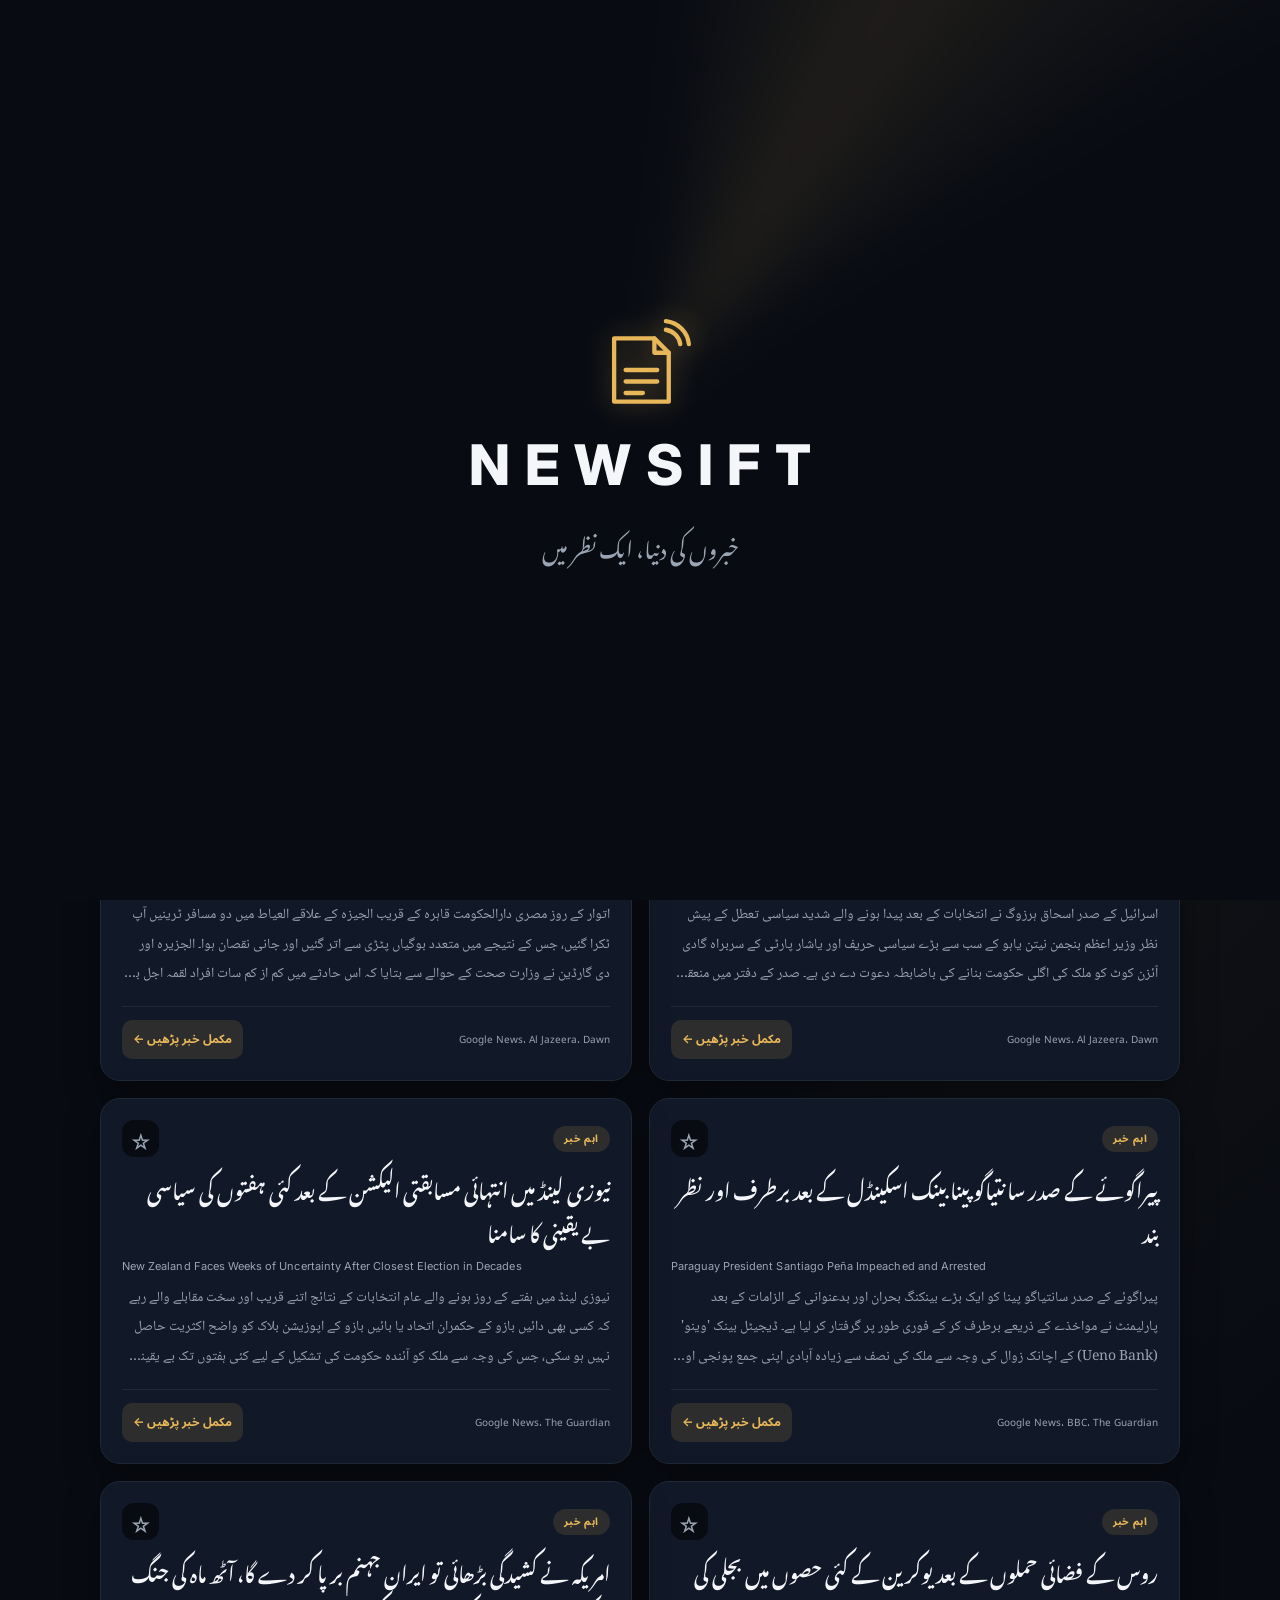
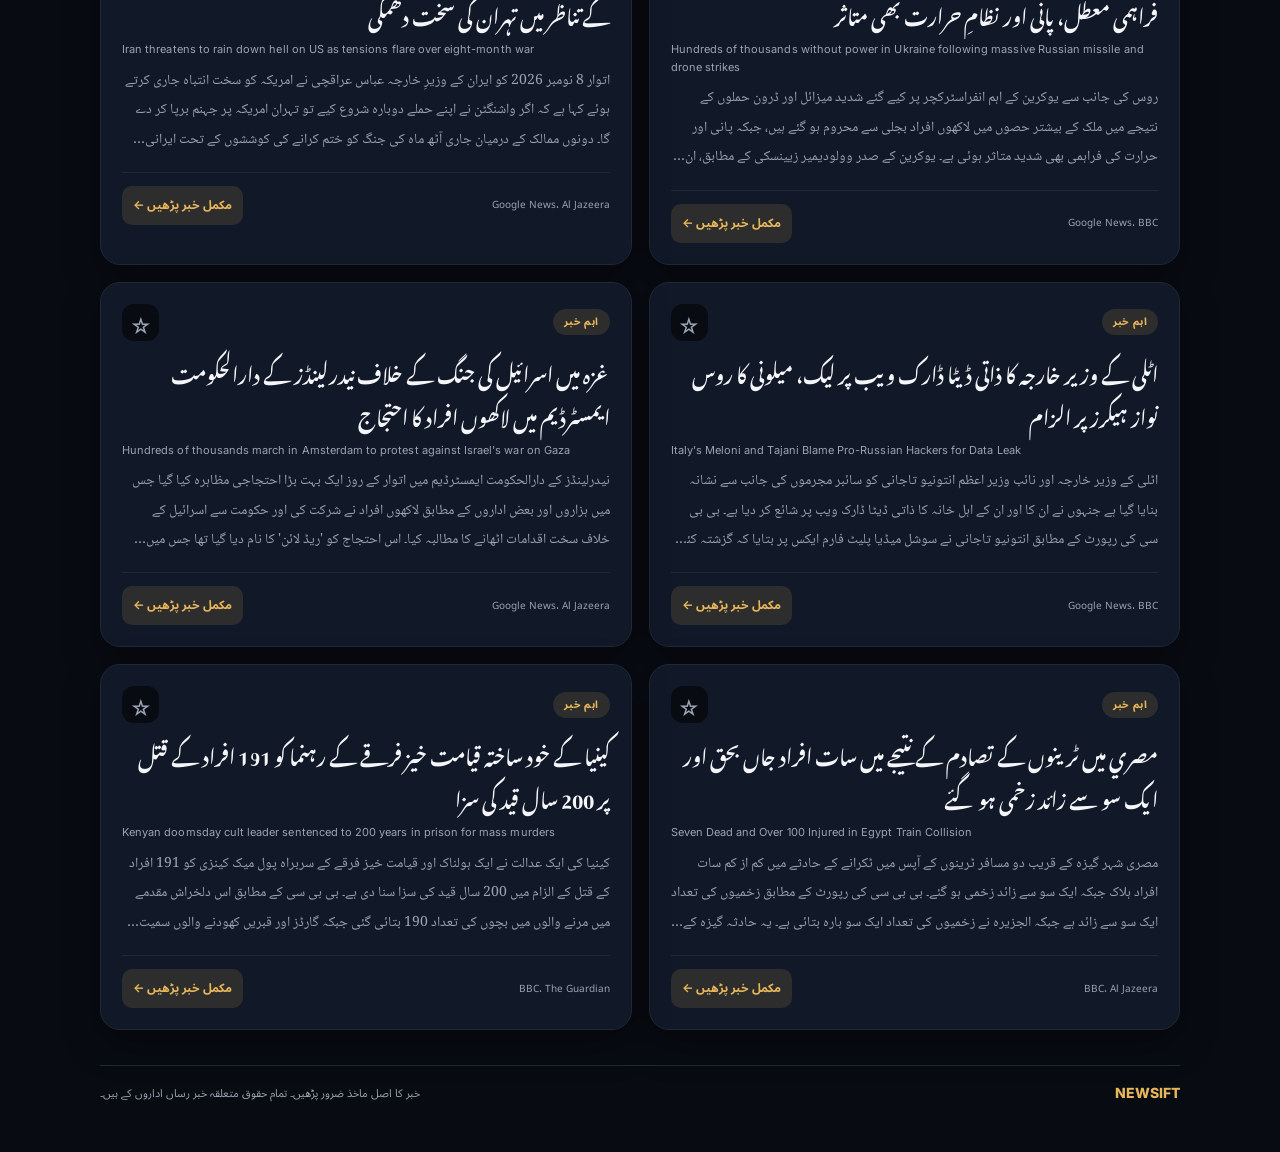
==== commit a894e5f1: "Bust cached extras script for full story feature" ====
--- a/docs/index.html
+++ b/docs/index.html
@@ -1 +1 @@
-<!doctype html><html lang="ur" dir="rtl" data-font="nastaliq" data-size="m"><head><meta charset="utf-8"><meta name="viewport" content="width=device-width,initial-scale=1,viewport-fit=cover"><meta name="theme-color" content="#080B12"><meta name="description" content="Newsift — اردو اور انگریزی میں تازہ خبریں"><title>Newsift — تازہ خبریں</title><link rel="manifest" href="./manifest.json"><link rel="icon" href="./icon.svg" type="image/svg+xml"><link rel="preconnect" href="https://fonts.googleapis.com"><link rel="preconnect" href="https://fonts.gstatic.com" crossorigin><link href="https://fonts.googleapis.com/css2?family=Noto+Nastaliq+Urdu:wght@400;500;600;700&family=Noto+Naskh+Arabic:wght@400;500;600;700&family=Noto+Sans+Arabic:wght@400;500;600;700;800&family=Inter:wght@400;500;600;700;800&display=swap" rel="stylesheet"><link rel="stylesheet" href="./styles.css?v=4"><link rel="stylesheet" href="./premium.css?v=5"></head><body><header class="topbar"><a class="brand" href="./"><span class="brand-mark"><svg viewBox="0 0 64 64" aria-hidden="true"><path d="M14 10h28l10 10v34H14z"/><path d="M22 32h22M22 40h22M22 48h12"/><path d="M50 6a10 10 0 0 1 8 8"/></svg></span><span>NEWSIFT<small>خبروں کی دنیا، ایک نظر میں</small></span></a><div class="top-actions"><button id="setBtn" class="icon-btn" aria-label="ترتیبات / Settings">⚙</button><button id="langBtn" class="icon-btn">EN</button><button id="themeBtn" class="icon-btn" aria-label="Theme">☾</button></div></header><main class="wrap"><section class="hero"><div class="eyebrow" id="eyebrow">دنیا بھر کی مستند خبریں</div><h1 id="headline">خبر سے باخبر، ہر لمحہ</h1><p id="subhead">اہم خبریں، مکمل روزانہ فیڈ اور محفوظ شدہ آرکائیو</p><div class="meta" id="updated">خبریں لوڈ ہو رہی ہیں…</div></section><section class="toolbar"><label class="search"><span>⌕</span><input id="search" type="search" placeholder="خبر، موضوع یا نام تلاش کریں…" autocomplete="off"></label></section><nav class="news-tabs" aria-label="News sections"><button data-tab="important" class="tab-btn active">اہم خبریں</button><button data-tab="all" class="tab-btn">آج کی تمام خبریں</button><button data-tab="archive" class="tab-btn">پچھلی تاریخیں</button><button data-tab="saved" class="tab-btn">☆ محفوظ خبریں</button></nav><div id="archiveBar" class="archive-bar" hidden><label for="archiveDate">تاریخ منتخب کریں</label><input id="archiveDate" type="date"></div><section class="section-head"><div><span class="eyebrow" id="sectionEyebrow">تازہ ترین</span><h2 id="sectionTitle">آج کی اہم خبریں</h2></div><span id="count" class="count"></span></section><div id="status" class="status" role="status">خبریں لوڈ ہو رہی ہیں…</div><section id="news" class="news-grid" aria-live="polite"></section><footer><strong>NEWSIFT</strong><span id="footerText">خبر کا اصل ماخذ ضرور پڑھیں۔ تمام حقوق متعلقہ خبر رساں اداروں کے ہیں۔</span></footer></main><dialog id="detail" class="detail-dialog"><div class="dialog-top"><button id="closeDetail" class="icon-btn">✕</button><span>NEWSIFT</span></div><article id="detailBody"></article></dialog><dialog id="settings" class="detail-dialog"><div class="dialog-top"><button id="closeSet" class="icon-btn" aria-label="Close">✕</button><span>ترتیبات · Settings</span></div><div class="set-body"><label>اردو فونٹ · Urdu font<select id="setFont"><option value="nastaliq">نستعلیق · Nastaliq</option><option value="naskh">نسخ · Naskh</option></select></label><label>ٹیکسٹ سائز · Text size<select id="setSize"><option value="s">چھوٹا · Small</option><option value="m">درمیانہ · Medium</option><option value="l">بڑا · Large</option></select></label><label>لانچ اینیمیشن · Launch intro<select id="setIntro"><option value="full">مکمل · Full</option><option value="short">مختصر · Short</option><option value="off">بند · Off</option></select></label><button id="replayIntro" class="tab-btn">اینیمیشن دوبارہ دیکھیں · Replay intro</button></div></dialog><script src="./app.js" defer></script><script src="./premium.js?v=5" defer></script><script src="./ai-config.js?v=6"></script><script src="./extras.js?v=6" defer></script></body></html>
+<!doctype html><html lang="ur" dir="rtl" data-font="nastaliq" data-size="m"><head><meta charset="utf-8"><meta name="viewport" content="width=device-width,initial-scale=1,viewport-fit=cover"><meta name="theme-color" content="#080B12"><meta name="description" content="Newsift — اردو اور انگریزی میں تازہ خبریں"><title>Newsift — تازہ خبریں</title><link rel="manifest" href="./manifest.json"><link rel="icon" href="./icon.svg" type="image/svg+xml"><link rel="preconnect" href="https://fonts.googleapis.com"><link rel="preconnect" href="https://fonts.gstatic.com" crossorigin><link href="https://fonts.googleapis.com/css2?family=Noto+Nastaliq+Urdu:wght@400;500;600;700&family=Noto+Naskh+Arabic:wght@400;500;600;700&family=Noto+Sans+Arabic:wght@400;500;600;700;800&family=Inter:wght@400;500;600;700;800&display=swap" rel="stylesheet"><link rel="stylesheet" href="./styles.css?v=4"><link rel="stylesheet" href="./premium.css?v=5"></head><body><header class="topbar"><a class="brand" href="./"><span class="brand-mark"><svg viewBox="0 0 64 64" aria-hidden="true"><path d="M14 10h28l10 10v34H14z"/><path d="M22 32h22M22 40h22M22 48h12"/><path d="M50 6a10 10 0 0 1 8 8"/></svg></span><span>NEWSIFT<small>خبروں کی دنیا، ایک نظر میں</small></span></a><div class="top-actions"><button id="setBtn" class="icon-btn" aria-label="ترتیبات / Settings">⚙</button><button id="langBtn" class="icon-btn">EN</button><button id="themeBtn" class="icon-btn" aria-label="Theme">☾</button></div></header><main class="wrap"><section class="hero"><div class="eyebrow" id="eyebrow">دنیا بھر کی مستند خبریں</div><h1 id="headline">خبر سے باخبر، ہر لمحہ</h1><p id="subhead">اہم خبریں، مکمل روزانہ فیڈ اور محفوظ شدہ آرکائیو</p><div class="meta" id="updated">خبریں لوڈ ہو رہی ہیں…</div></section><section class="toolbar"><label class="search"><span>⌕</span><input id="search" type="search" placeholder="خبر، موضوع یا نام تلاش کریں…" autocomplete="off"></label></section><nav class="news-tabs" aria-label="News sections"><button data-tab="important" class="tab-btn active">اہم خبریں</button><button data-tab="all" class="tab-btn">آج کی تمام خبریں</button><button data-tab="archive" class="tab-btn">پچھلی تاریخیں</button><button data-tab="saved" class="tab-btn">☆ محفوظ خبریں</button></nav><div id="archiveBar" class="archive-bar" hidden><label for="archiveDate">تاریخ منتخب کریں</label><input id="archiveDate" type="date"></div><section class="section-head"><div><span class="eyebrow" id="sectionEyebrow">تازہ ترین</span><h2 id="sectionTitle">آج کی اہم خبریں</h2></div><span id="count" class="count"></span></section><div id="status" class="status" role="status">خبریں لوڈ ہو رہی ہیں…</div><section id="news" class="news-grid" aria-live="polite"></section><footer><strong>NEWSIFT</strong><span id="footerText">خبر کا اصل ماخذ ضرور پڑھیں۔ تمام حقوق متعلقہ خبر رساں اداروں کے ہیں۔</span></footer></main><dialog id="detail" class="detail-dialog"><div class="dialog-top"><button id="closeDetail" class="icon-btn">✕</button><span>NEWSIFT</span></div><article id="detailBody"></article></dialog><dialog id="settings" class="detail-dialog"><div class="dialog-top"><button id="closeSet" class="icon-btn" aria-label="Close">✕</button><span>ترتیبات · Settings</span></div><div class="set-body"><label>اردو فونٹ · Urdu font<select id="setFont"><option value="nastaliq">نستعلیق · Nastaliq</option><option value="naskh">نسخ · Naskh</option></select></label><label>ٹیکسٹ سائز · Text size<select id="setSize"><option value="s">چھوٹا · Small</option><option value="m">درمیانہ · Medium</option><option value="l">بڑا · Large</option></select></label><label>لانچ اینیمیشن · Launch intro<select id="setIntro"><option value="full">مکمل · Full</option><option value="short">مختصر · Short</option><option value="off">بند · Off</option></select></label><button id="replayIntro" class="tab-btn">اینیمیشن دوبارہ دیکھیں · Replay intro</button></div></dialog><script src="./app.js" defer></script><script src="./premium.js?v=5" defer></script><script src="./ai-config.js?v=6"></script><script src="./extras.js?v=7" defer></script></body></html>
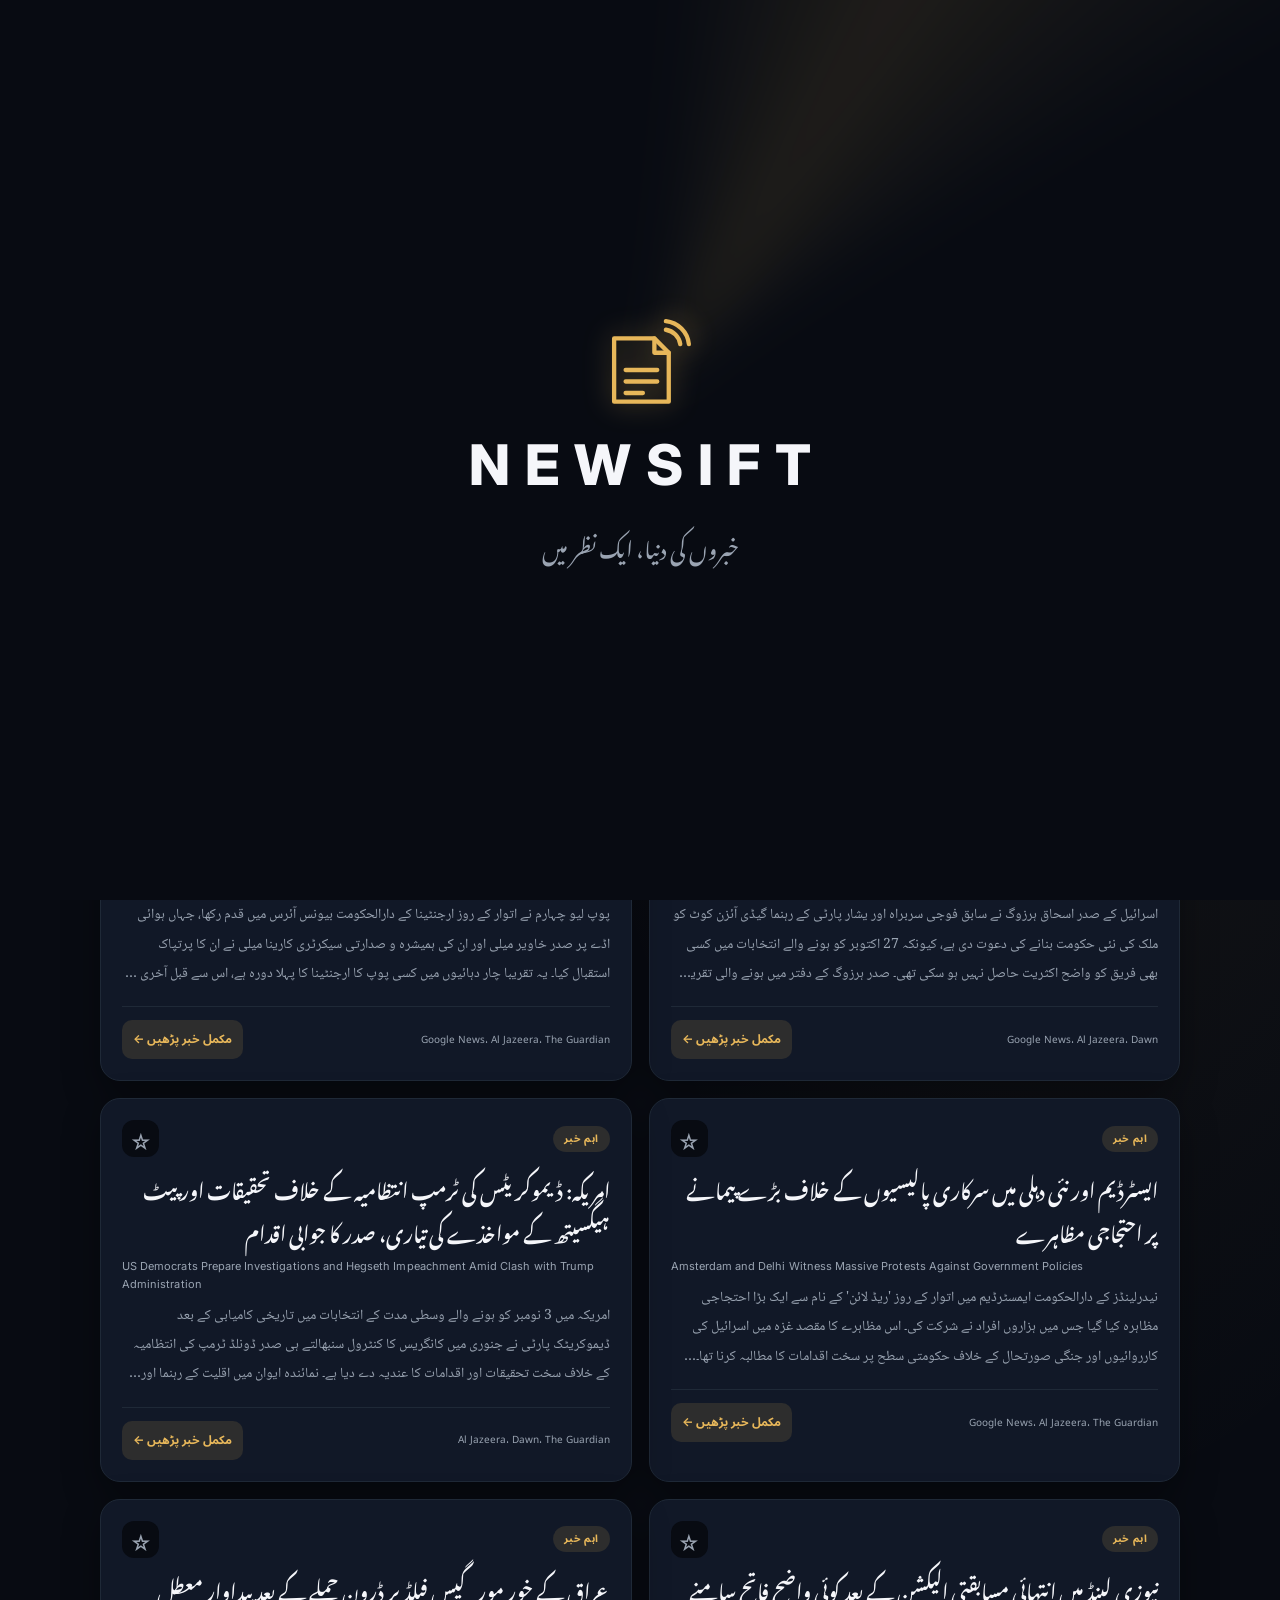
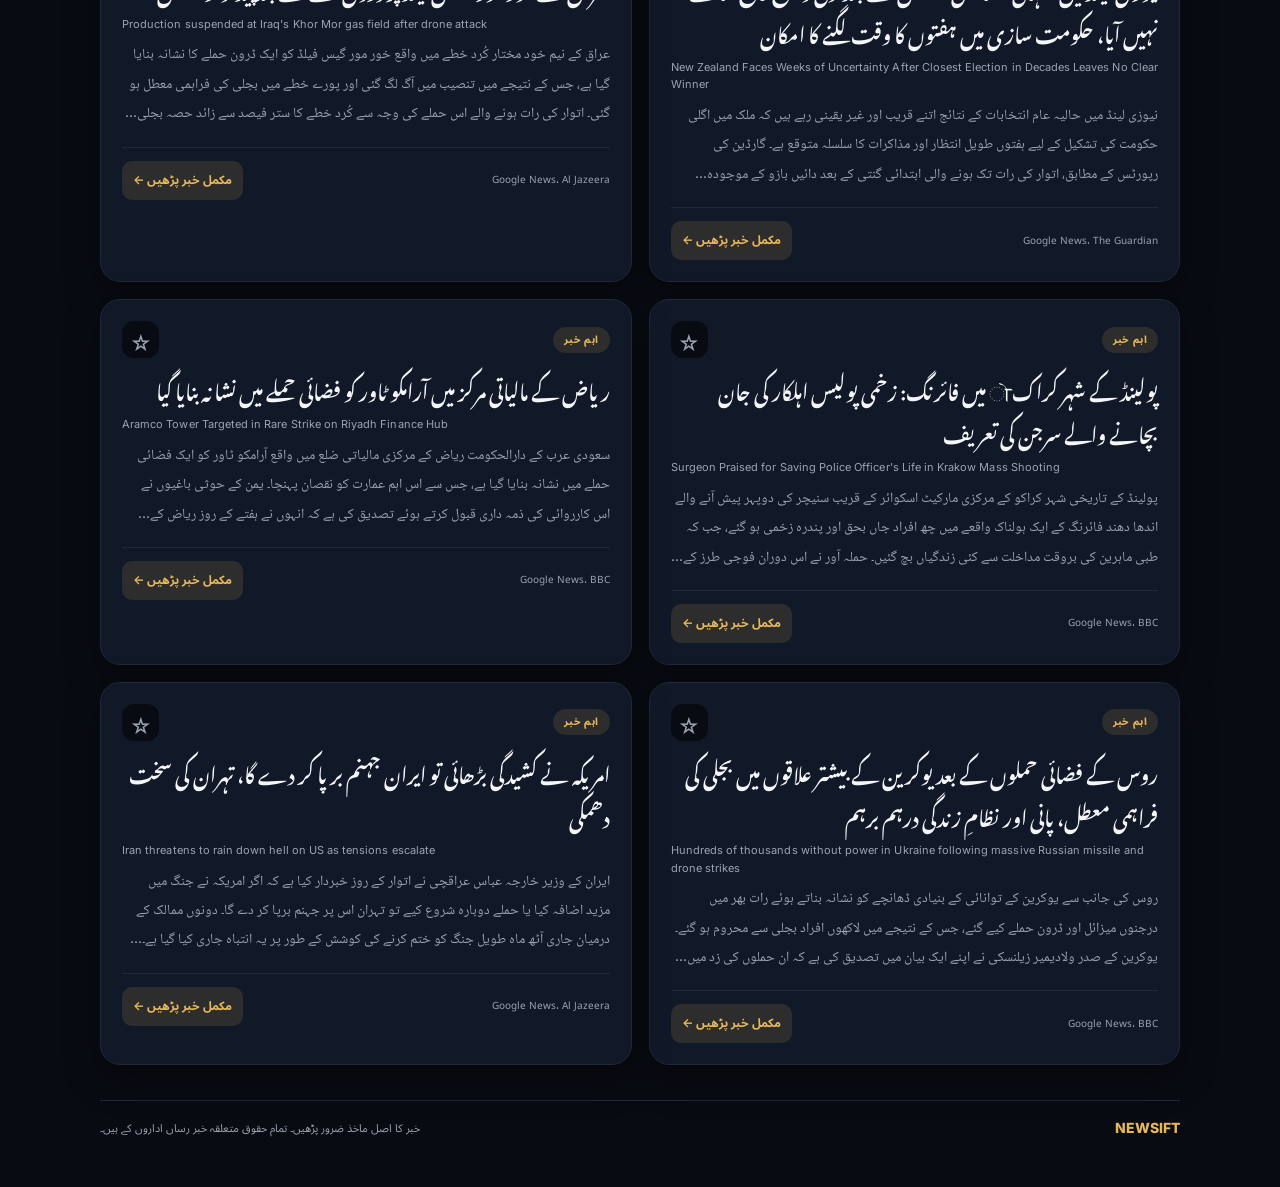
==== commit 1397dd25: "Load updated NEWSIFT AI integration" ====
--- a/docs/index.html
+++ b/docs/index.html
@@ -1 +1 @@
-<!doctype html><html lang="ur" dir="rtl" data-font="nastaliq" data-size="m"><head><meta charset="utf-8"><meta name="viewport" content="width=device-width,initial-scale=1,viewport-fit=cover"><meta name="theme-color" content="#080B12"><meta name="description" content="Newsift — اردو اور انگریزی میں تازہ خبریں"><title>Newsift — تازہ خبریں</title><link rel="manifest" href="./manifest.json"><link rel="icon" href="./icon.svg" type="image/svg+xml"><link rel="preconnect" href="https://fonts.googleapis.com"><link rel="preconnect" href="https://fonts.gstatic.com" crossorigin><link href="https://fonts.googleapis.com/css2?family=Noto+Nastaliq+Urdu:wght@400;500;600;700&family=Noto+Naskh+Arabic:wght@400;500;600;700&family=Noto+Sans+Arabic:wght@400;500;600;700;800&family=Inter:wght@400;500;600;700;800&display=swap" rel="stylesheet"><link rel="stylesheet" href="./styles.css?v=4"><link rel="stylesheet" href="./premium.css?v=5"></head><body><header class="topbar"><a class="brand" href="./"><span class="brand-mark"><svg viewBox="0 0 64 64" aria-hidden="true"><path d="M14 10h28l10 10v34H14z"/><path d="M22 32h22M22 40h22M22 48h12"/><path d="M50 6a10 10 0 0 1 8 8"/></svg></span><span>NEWSIFT<small>خبروں کی دنیا، ایک نظر میں</small></span></a><div class="top-actions"><button id="setBtn" class="icon-btn" aria-label="ترتیبات / Settings">⚙</button><button id="langBtn" class="icon-btn">EN</button><button id="themeBtn" class="icon-btn" aria-label="Theme">☾</button></div></header><main class="wrap"><section class="hero"><div class="eyebrow" id="eyebrow">دنیا بھر کی مستند خبریں</div><h1 id="headline">خبر سے باخبر، ہر لمحہ</h1><p id="subhead">اہم خبریں، مکمل روزانہ فیڈ اور محفوظ شدہ آرکائیو</p><div class="meta" id="updated">خبریں لوڈ ہو رہی ہیں…</div></section><section class="toolbar"><label class="search"><span>⌕</span><input id="search" type="search" placeholder="خبر، موضوع یا نام تلاش کریں…" autocomplete="off"></label></section><nav class="news-tabs" aria-label="News sections"><button data-tab="important" class="tab-btn active">اہم خبریں</button><button data-tab="all" class="tab-btn">آج کی تمام خبریں</button><button data-tab="archive" class="tab-btn">پچھلی تاریخیں</button><button data-tab="saved" class="tab-btn">☆ محفوظ خبریں</button></nav><div id="archiveBar" class="archive-bar" hidden><label for="archiveDate">تاریخ منتخب کریں</label><input id="archiveDate" type="date"></div><section class="section-head"><div><span class="eyebrow" id="sectionEyebrow">تازہ ترین</span><h2 id="sectionTitle">آج کی اہم خبریں</h2></div><span id="count" class="count"></span></section><div id="status" class="status" role="status">خبریں لوڈ ہو رہی ہیں…</div><section id="news" class="news-grid" aria-live="polite"></section><footer><strong>NEWSIFT</strong><span id="footerText">خبر کا اصل ماخذ ضرور پڑھیں۔ تمام حقوق متعلقہ خبر رساں اداروں کے ہیں۔</span></footer></main><dialog id="detail" class="detail-dialog"><div class="dialog-top"><button id="closeDetail" class="icon-btn">✕</button><span>NEWSIFT</span></div><article id="detailBody"></article></dialog><dialog id="settings" class="detail-dialog"><div class="dialog-top"><button id="closeSet" class="icon-btn" aria-label="Close">✕</button><span>ترتیبات · Settings</span></div><div class="set-body"><label>اردو فونٹ · Urdu font<select id="setFont"><option value="nastaliq">نستعلیق · Nastaliq</option><option value="naskh">نسخ · Naskh</option></select></label><label>ٹیکسٹ سائز · Text size<select id="setSize"><option value="s">چھوٹا · Small</option><option value="m">درمیانہ · Medium</option><option value="l">بڑا · Large</option></select></label><label>لانچ اینیمیشن · Launch intro<select id="setIntro"><option value="full">مکمل · Full</option><option value="short">مختصر · Short</option><option value="off">بند · Off</option></select></label><button id="replayIntro" class="tab-btn">اینیمیشن دوبارہ دیکھیں · Replay intro</button></div></dialog><script src="./app.js" defer></script><script src="./premium.js?v=5" defer></script><script src="./ai-config.js?v=6"></script><script src="./extras.js?v=7" defer></script></body></html>
+<!doctype html><html lang="ur" dir="rtl" data-font="nastaliq" data-size="m"><head><meta charset="utf-8"><meta name="viewport" content="width=device-width,initial-scale=1,viewport-fit=cover"><meta name="theme-color" content="#080B12"><meta name="description" content="Newsift — اردو اور انگریزی میں تازہ خبریں"><title>Newsift — تازہ خبریں</title><link rel="manifest" href="./manifest.json"><link rel="icon" href="./icon.svg" type="image/svg+xml"><link rel="preconnect" href="https://fonts.googleapis.com"><link rel="preconnect" href="https://fonts.gstatic.com" crossorigin><link href="https://fonts.googleapis.com/css2?family=Noto+Nastaliq+Urdu:wght@400;500;600;700&family=Noto+Naskh+Arabic:wght@400;500;600;700&family=Noto+Sans+Arabic:wght@400;500;600;700;800&family=Inter:wght@400;500;600;700;800&display=swap" rel="stylesheet"><link rel="stylesheet" href="./styles.css?v=4"><link rel="stylesheet" href="./premium.css?v=5"></head><body><header class="topbar"><a class="brand" href="./"><span class="brand-mark"><svg viewBox="0 0 64 64" aria-hidden="true"><path d="M14 10h28l10 10v34H14z"/><path d="M22 32h22M22 40h22M22 48h12"/><path d="M50 6a10 10 0 0 1 8 8"/></svg></span><span>NEWSIFT<small>خبروں کی دنیا، ایک نظر میں</small></span></a><div class="top-actions"><button id="setBtn" class="icon-btn" aria-label="ترتیبات / Settings">⚙</button><button id="langBtn" class="icon-btn">EN</button><button id="themeBtn" class="icon-btn" aria-label="Theme">☾</button></div></header><main class="wrap"><section class="hero"><div class="eyebrow" id="eyebrow">دنیا بھر کی مستند خبریں</div><h1 id="headline">خبر سے باخبر، ہر لمحہ</h1><p id="subhead">اہم خبریں، مکمل روزانہ فیڈ اور محفوظ شدہ آرکائیو</p><div class="meta" id="updated">خبریں لوڈ ہو رہی ہیں…</div></section><section class="toolbar"><label class="search"><span>⌕</span><input id="search" type="search" placeholder="خبر، موضوع یا نام تلاش کریں…" autocomplete="off"></label></section><nav class="news-tabs" aria-label="News sections"><button data-tab="important" class="tab-btn active">اہم خبریں</button><button data-tab="all" class="tab-btn">آج کی تمام خبریں</button><button data-tab="archive" class="tab-btn">پچھلی تاریخیں</button><button data-tab="saved" class="tab-btn">☆ محفوظ خبریں</button></nav><div id="archiveBar" class="archive-bar" hidden><label for="archiveDate">تاریخ منتخب کریں</label><input id="archiveDate" type="date"></div><section class="section-head"><div><span class="eyebrow" id="sectionEyebrow">تازہ ترین</span><h2 id="sectionTitle">آج کی اہم خبریں</h2></div><span id="count" class="count"></span></section><div id="status" class="status" role="status">خبریں لوڈ ہو رہی ہیں…</div><section id="news" class="news-grid" aria-live="polite"></section><footer><strong>NEWSIFT</strong><span id="footerText">خبر کا اصل ماخذ ضرور پڑھیں۔ تمام حقوق متعلقہ خبر رساں اداروں کے ہیں۔</span></footer></main><dialog id="detail" class="detail-dialog"><div class="dialog-top"><button id="closeDetail" class="icon-btn">✕</button><span>NEWSIFT</span></div><article id="detailBody"></article></dialog><dialog id="settings" class="detail-dialog"><div class="dialog-top"><button id="closeSet" class="icon-btn" aria-label="Close">✕</button><span>ترتیبات · Settings</span></div><div class="set-body"><label>اردو فونٹ · Urdu font<select id="setFont"><option value="nastaliq">نستعلیق · Nastaliq</option><option value="naskh">نسخ · Naskh</option></select></label><label>ٹیکسٹ سائز · Text size<select id="setSize"><option value="s">چھوٹا · Small</option><option value="m">درمیانہ · Medium</option><option value="l">بڑا · Large</option></select></label><label>لانچ اینیمیشن · Launch intro<select id="setIntro"><option value="full">مکمل · Full</option><option value="short">مختصر · Short</option><option value="off">بند · Off</option></select></label><button id="replayIntro" class="tab-btn">اینیمیشن دوبارہ دیکھیں · Replay intro</button></div></dialog><script src="./app.js" defer></script><script src="./premium.js?v=5" defer></script><script src="./ai-config.js?v=6"></script><script src="./extras.js?v=8" defer></script></body></html>
